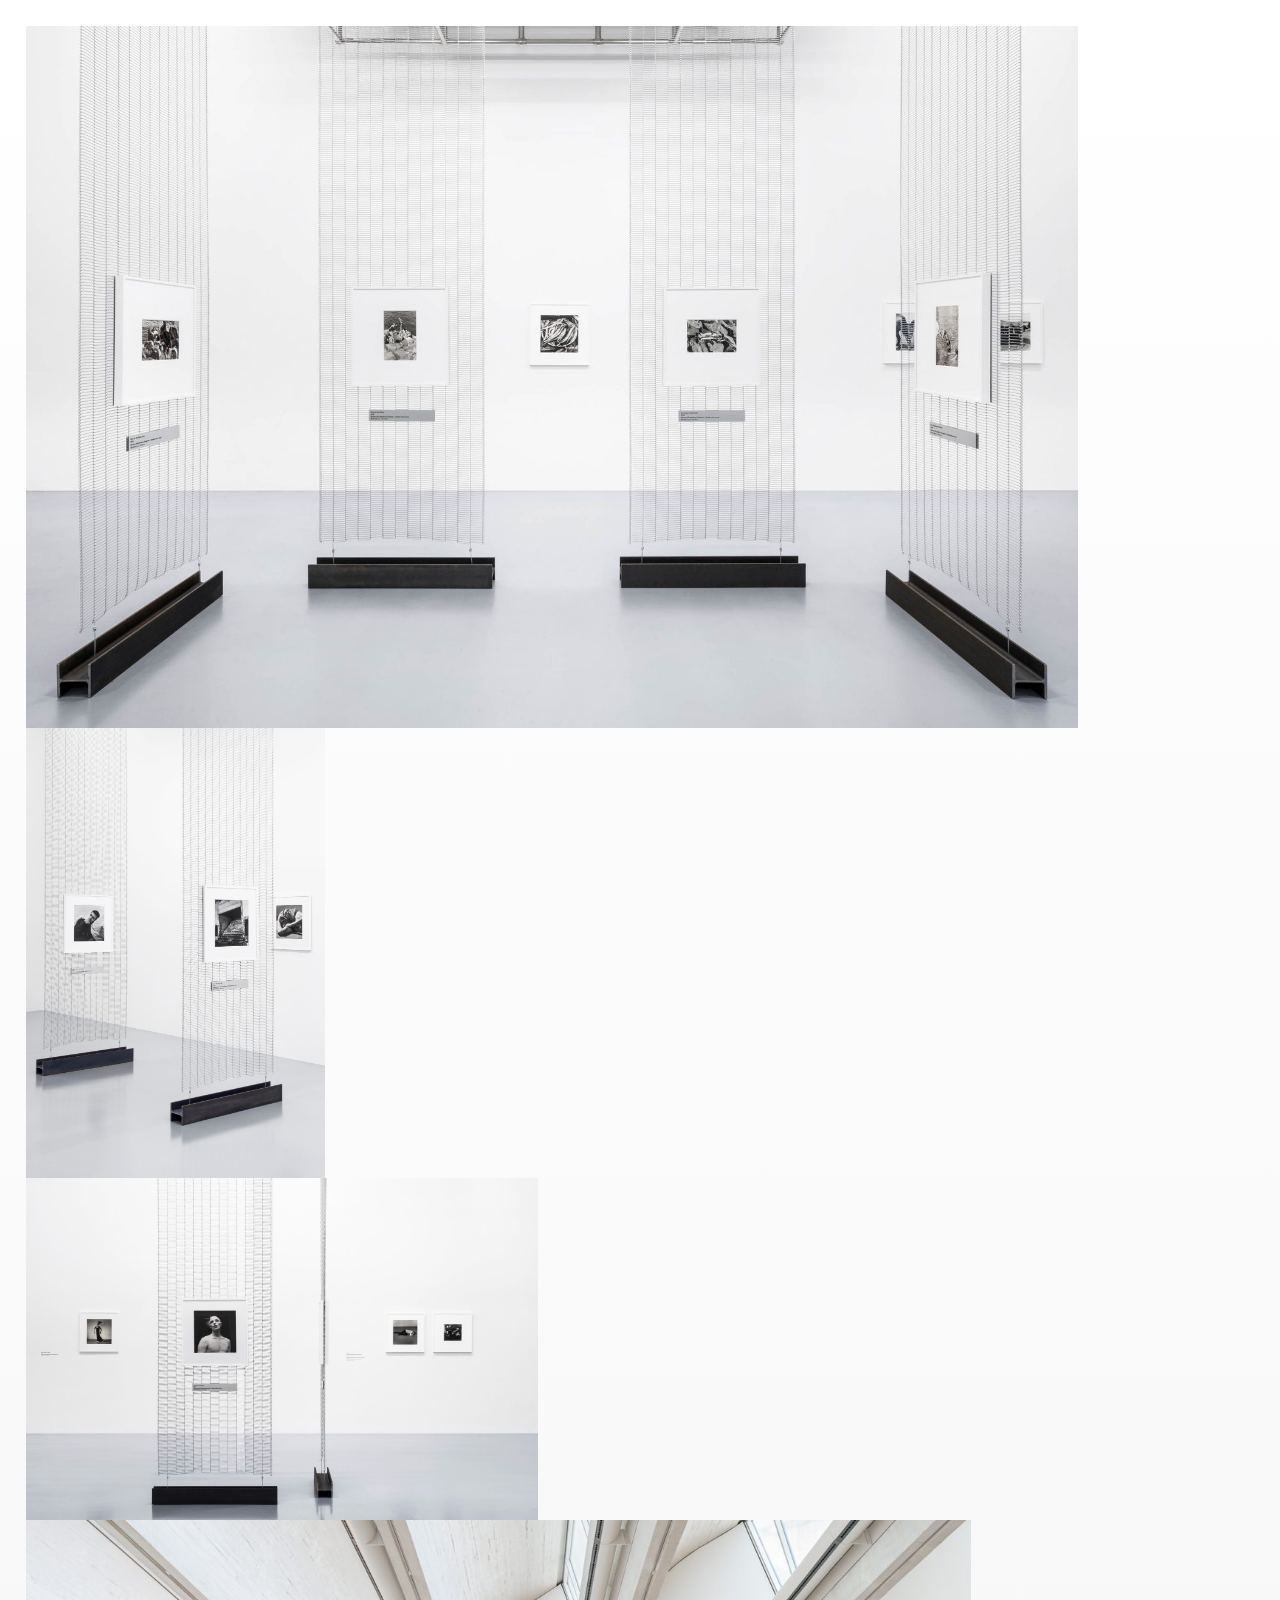
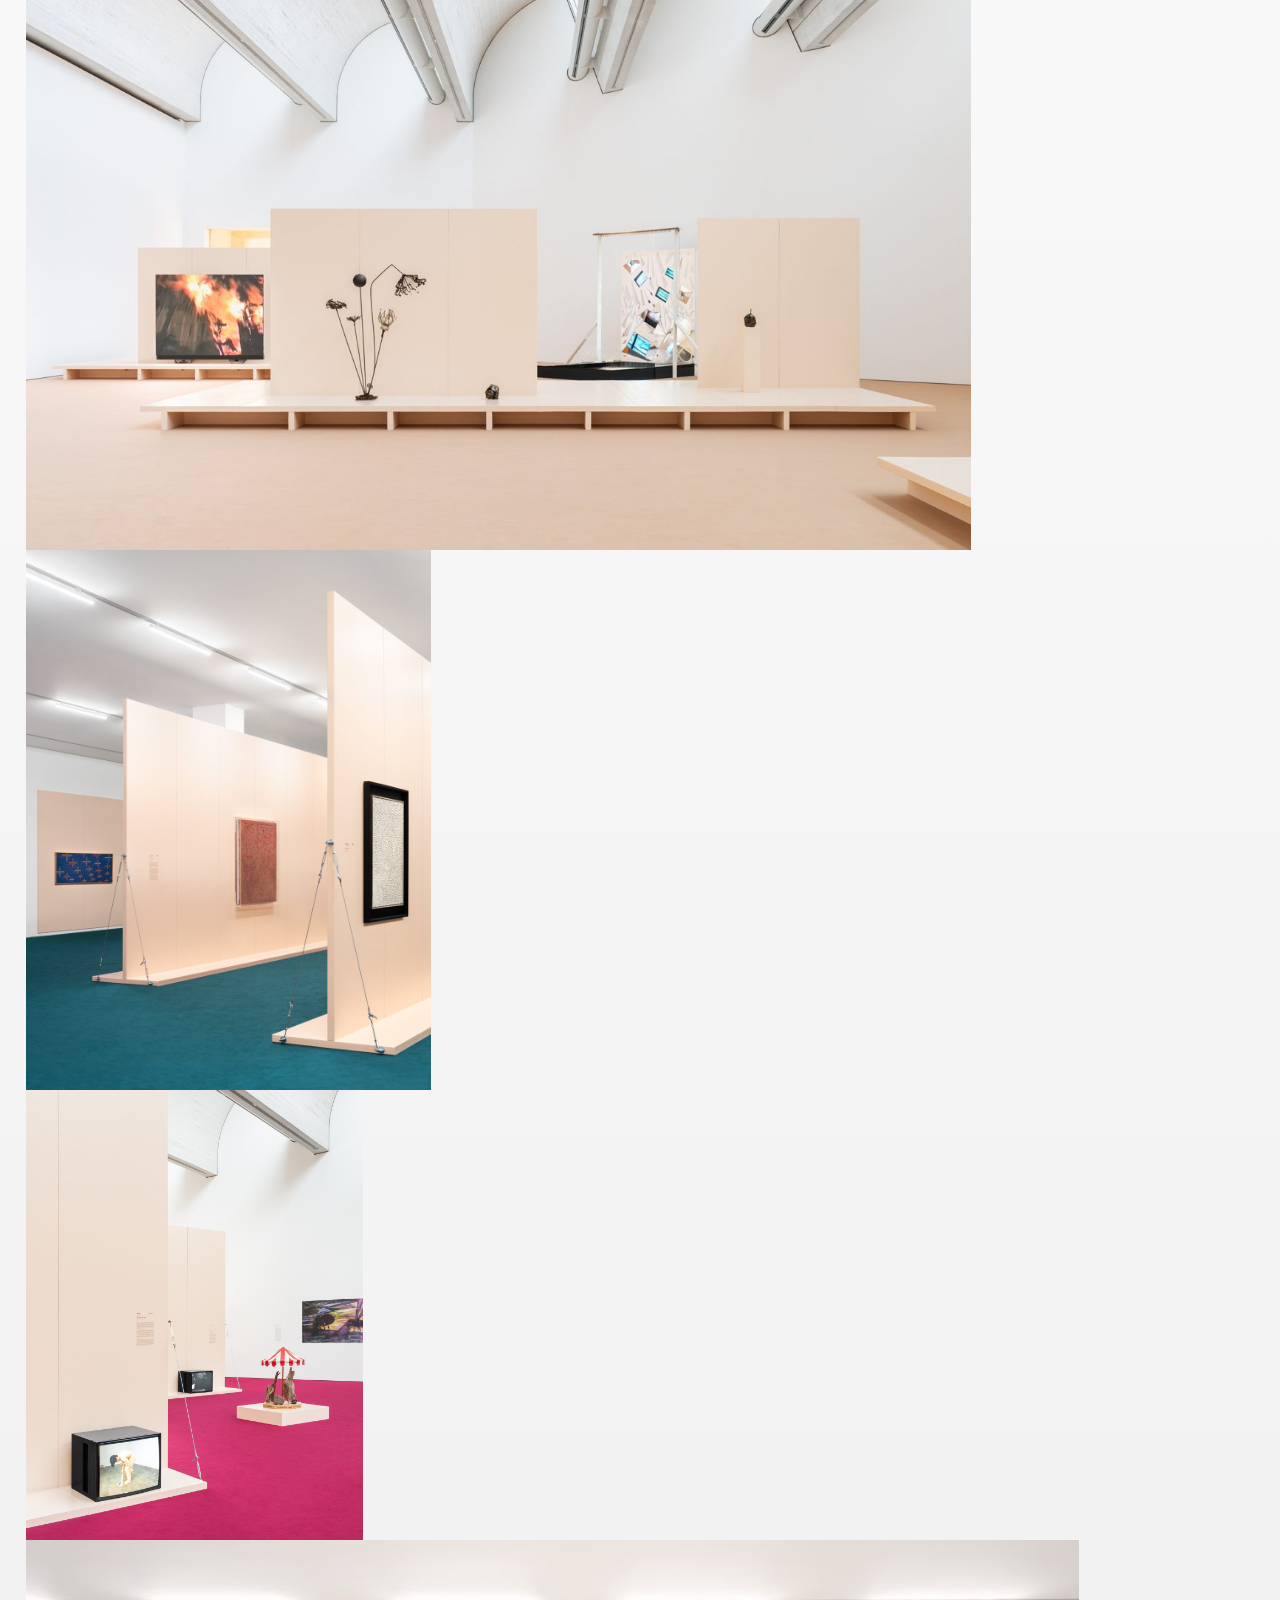
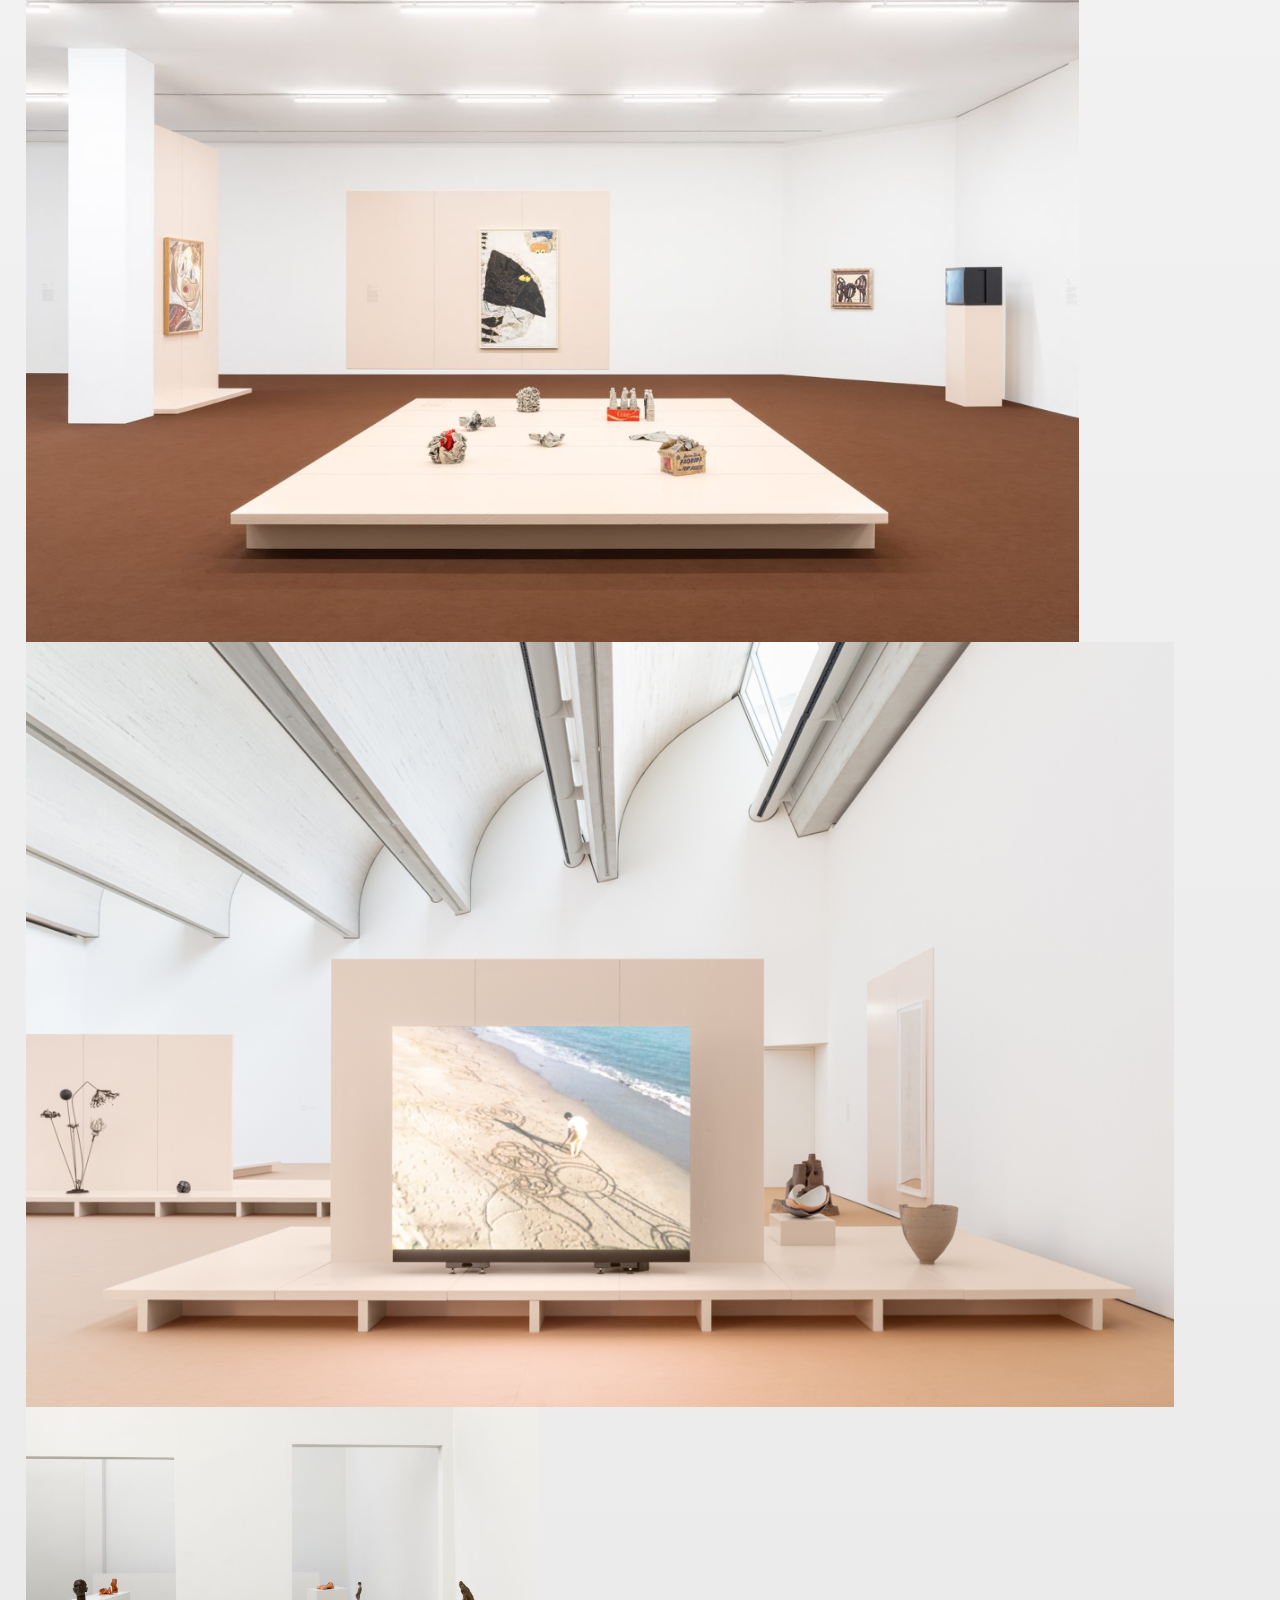
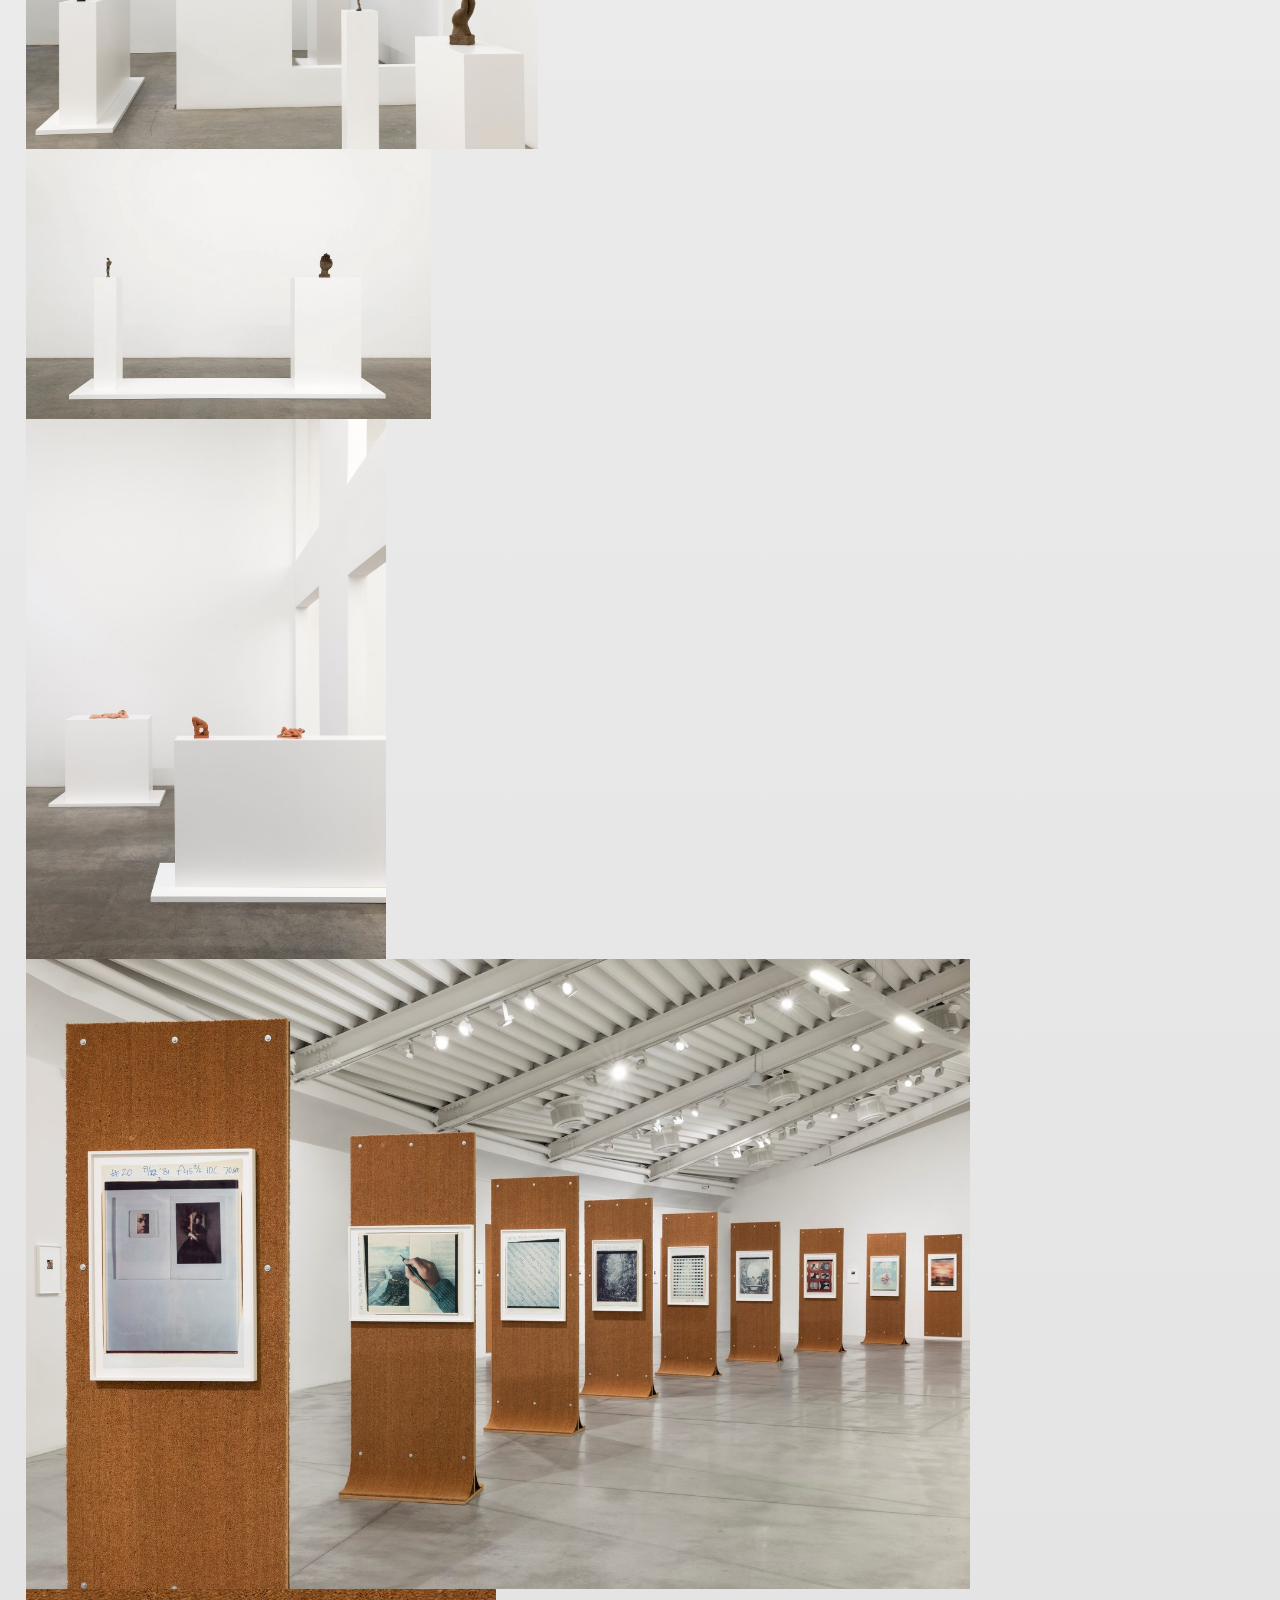
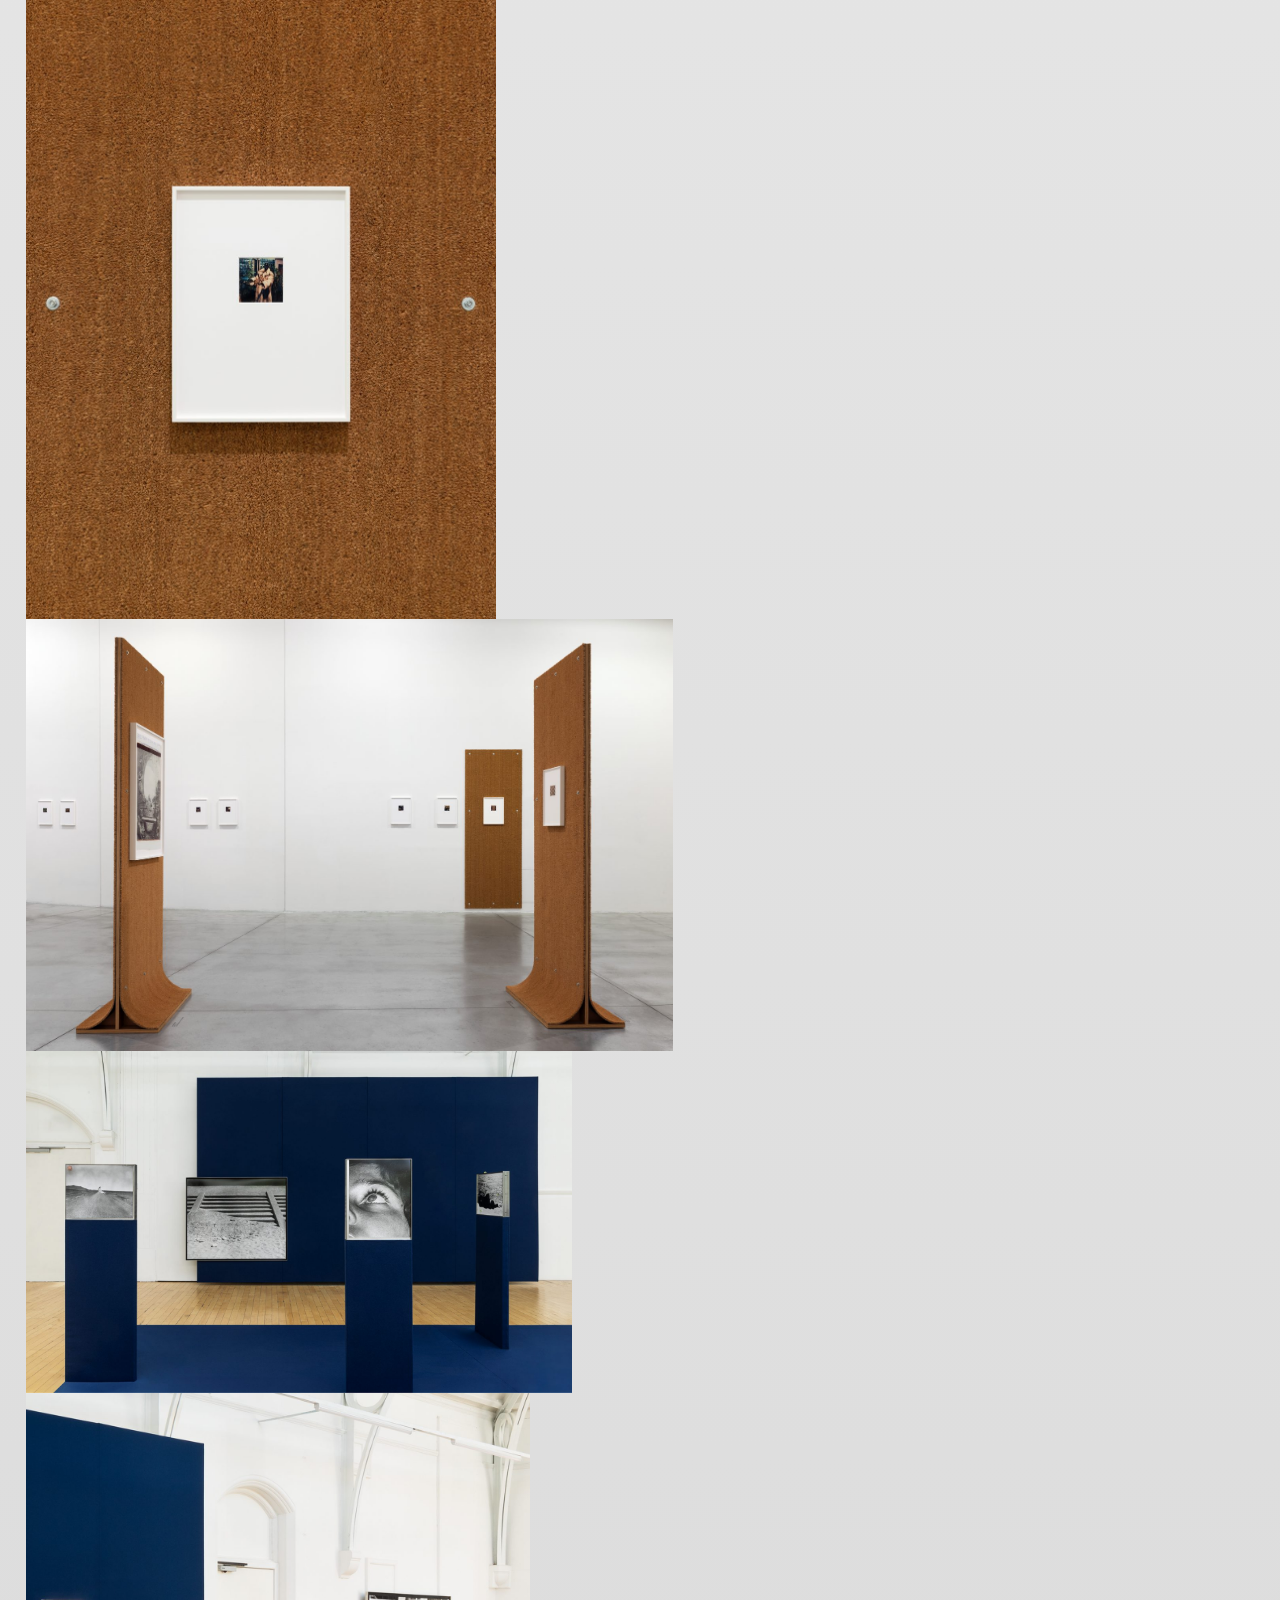
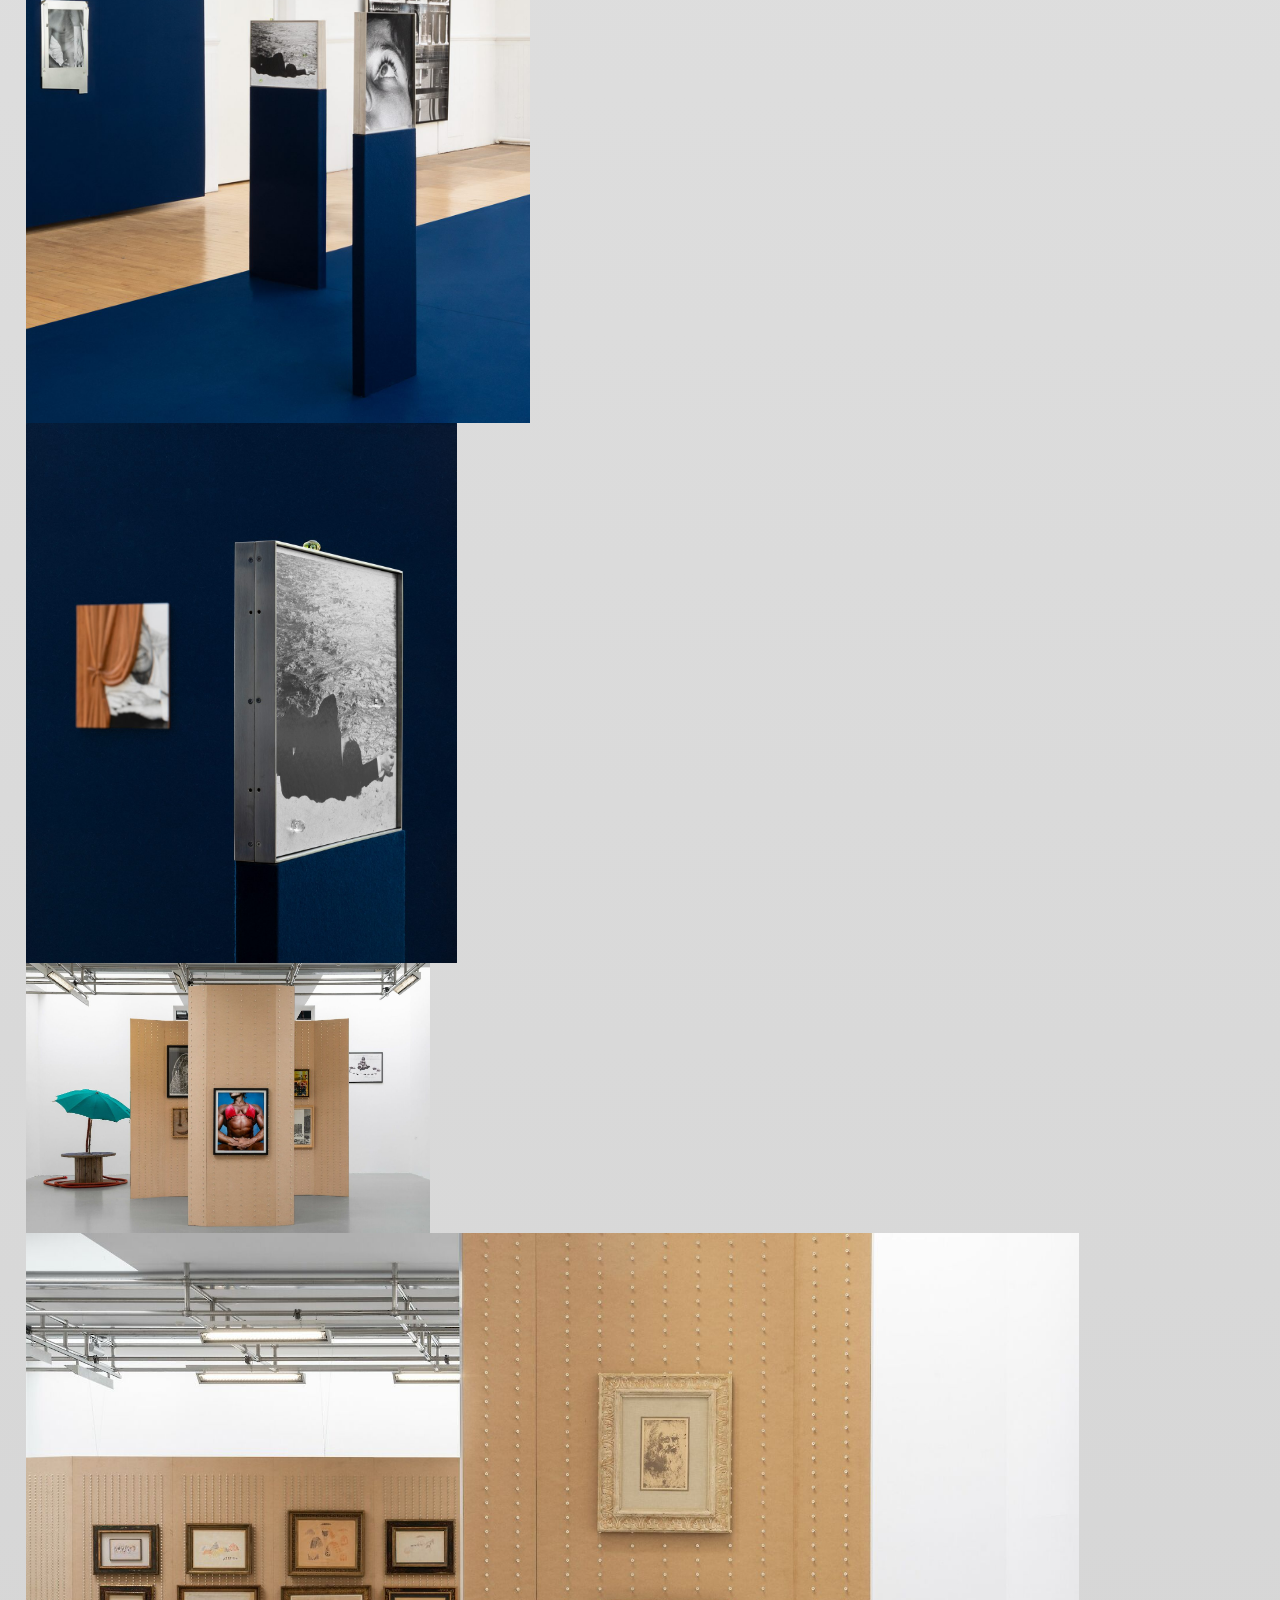
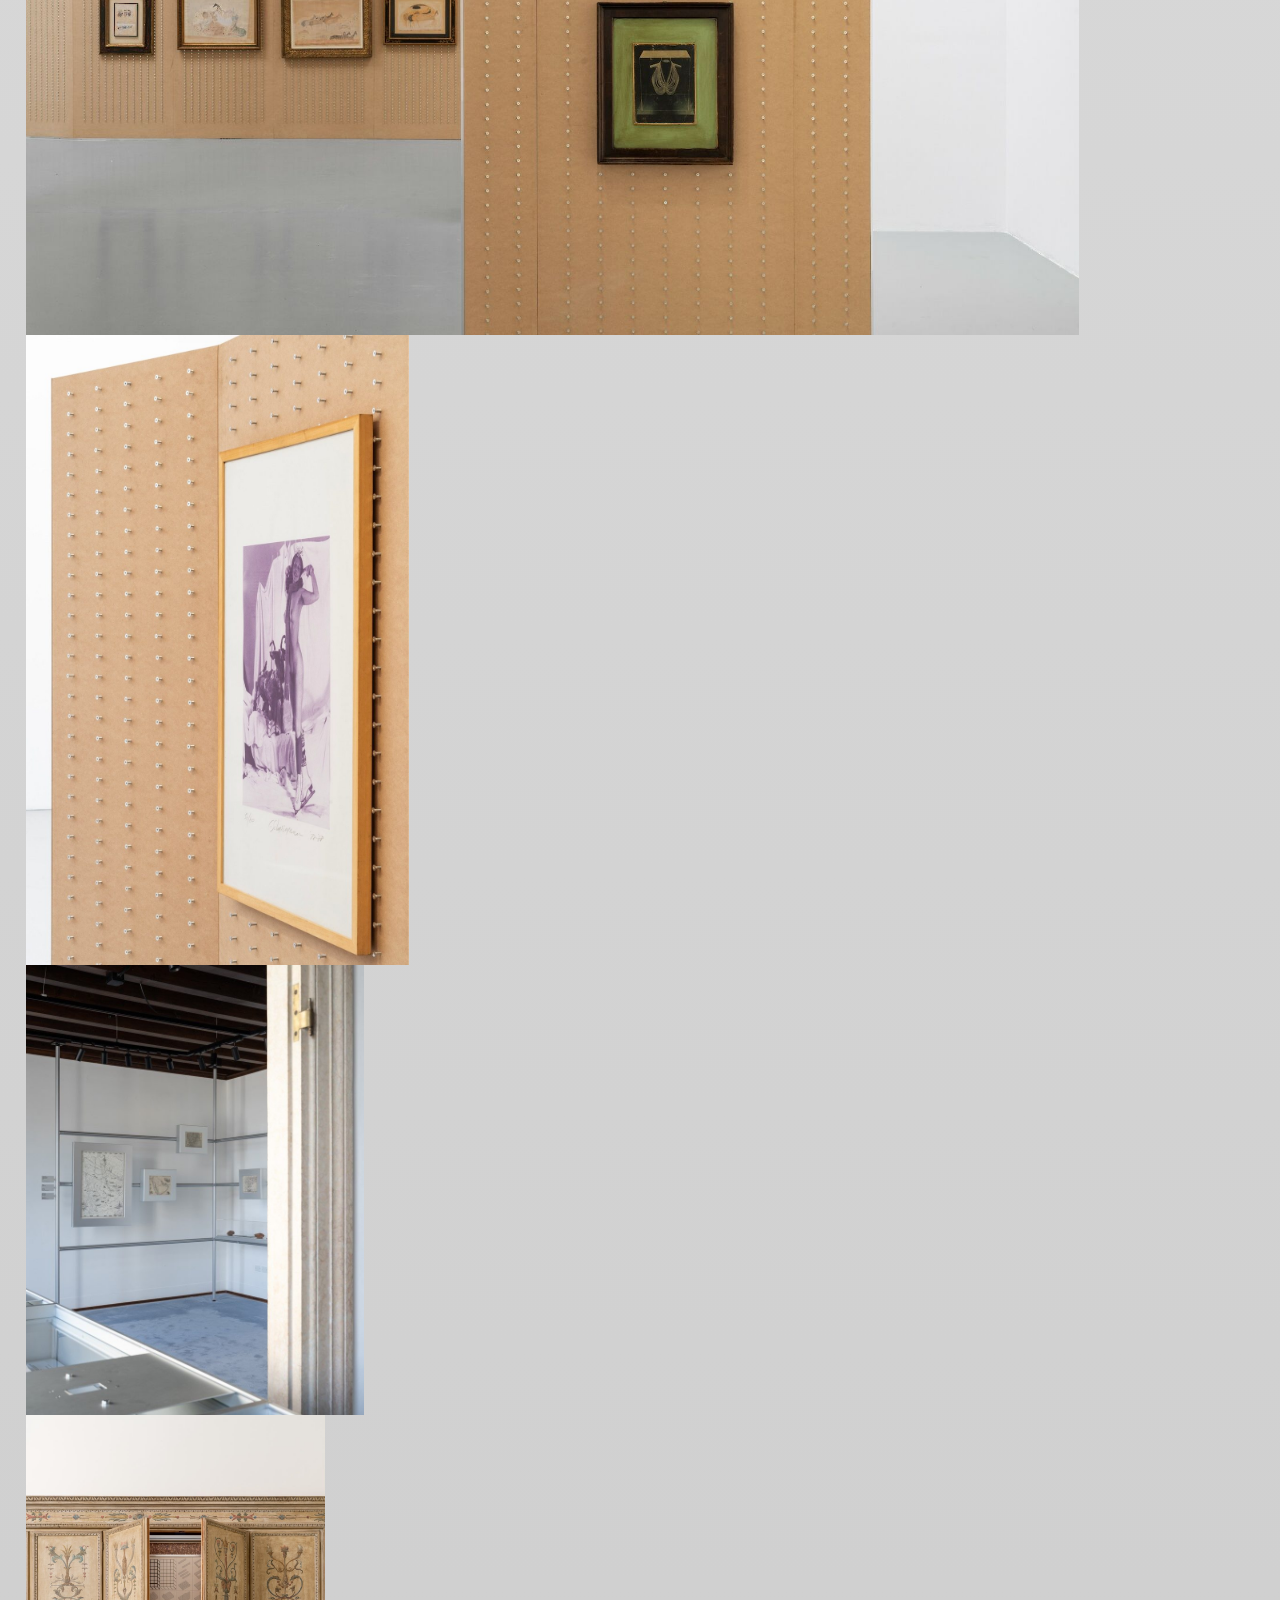
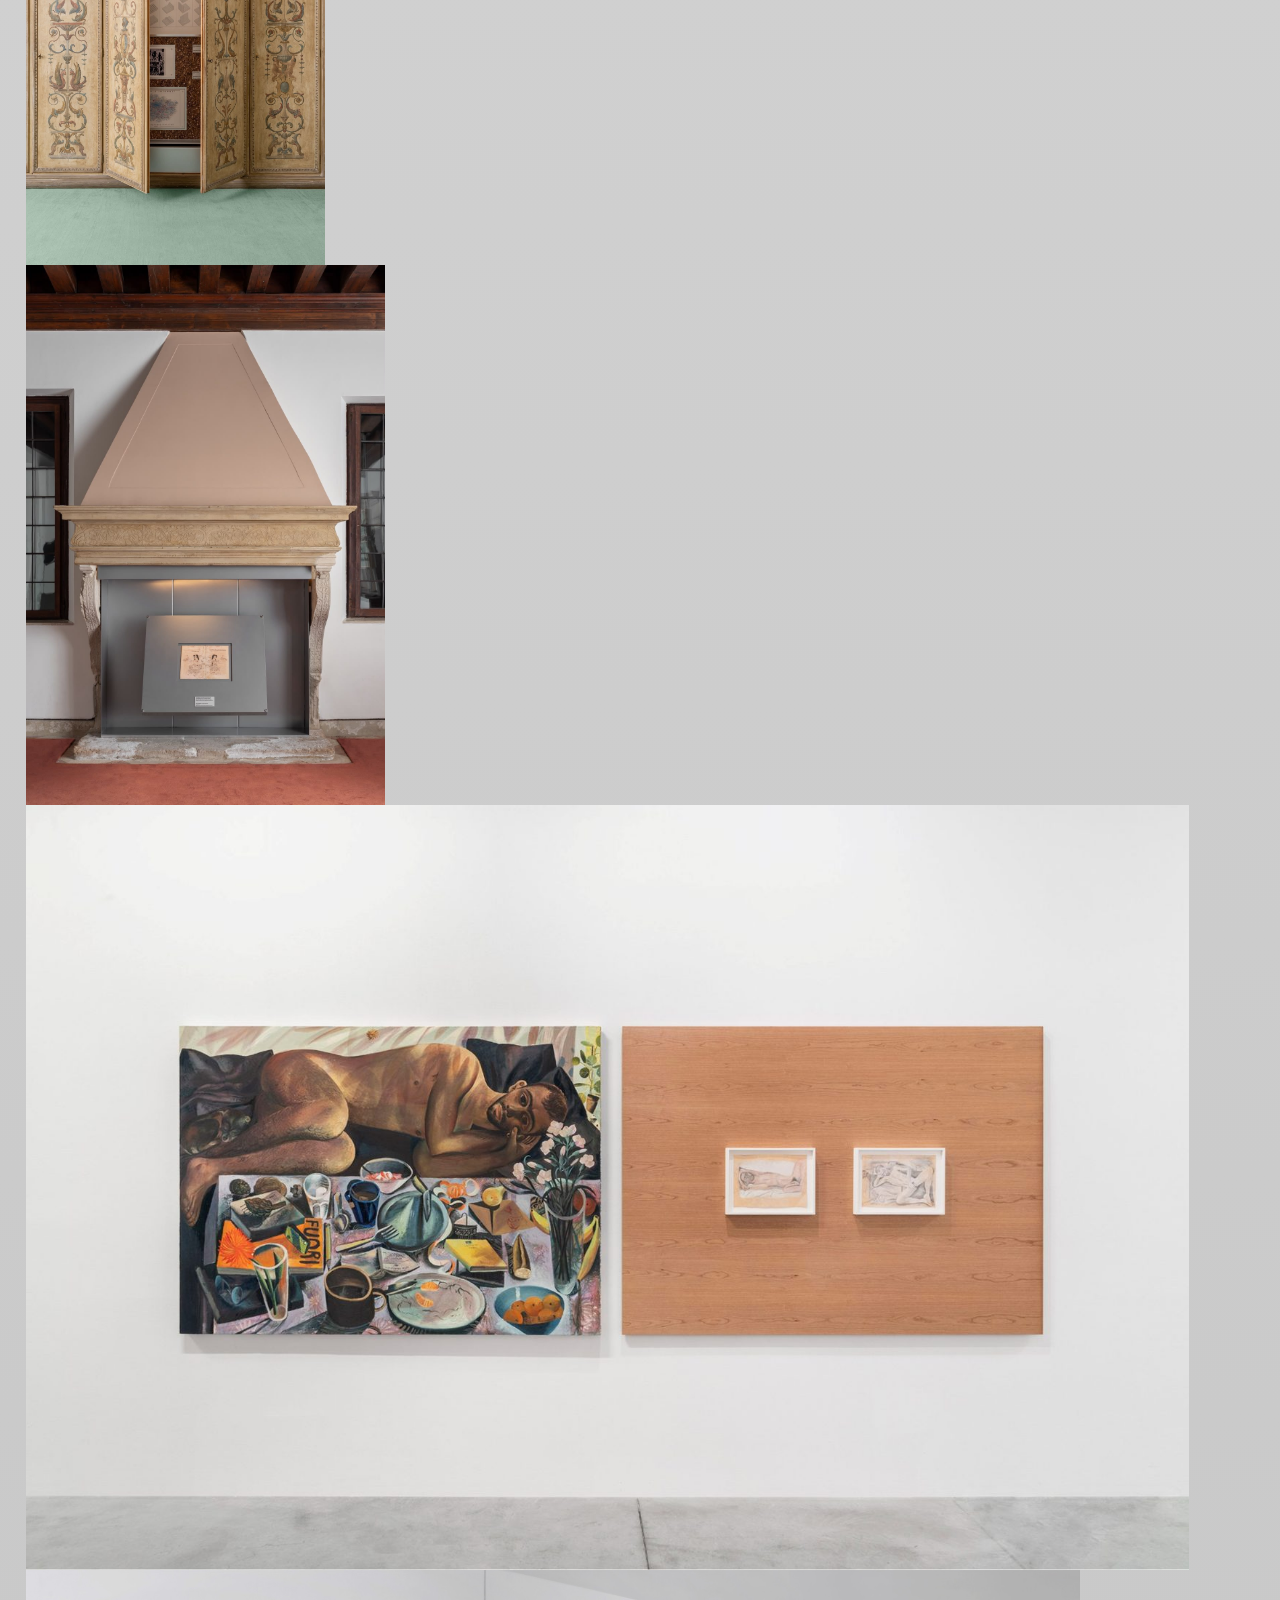
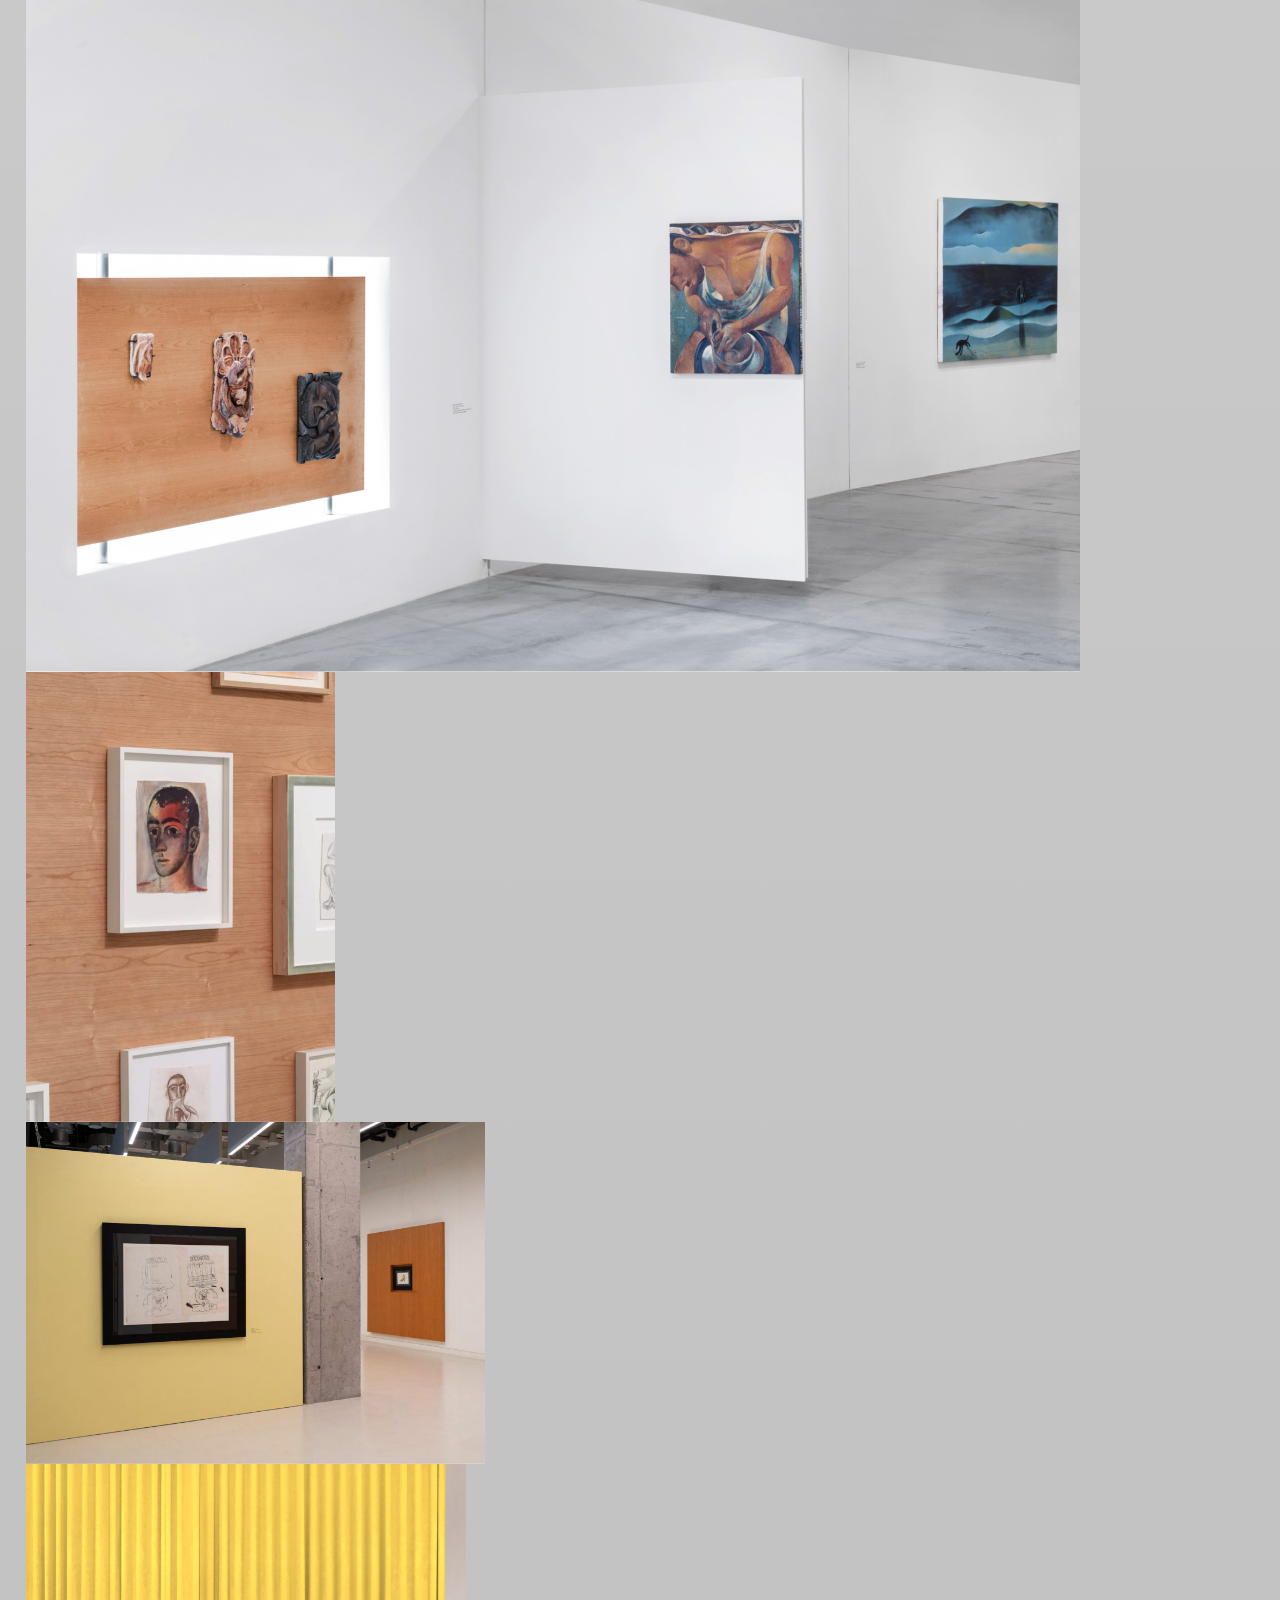
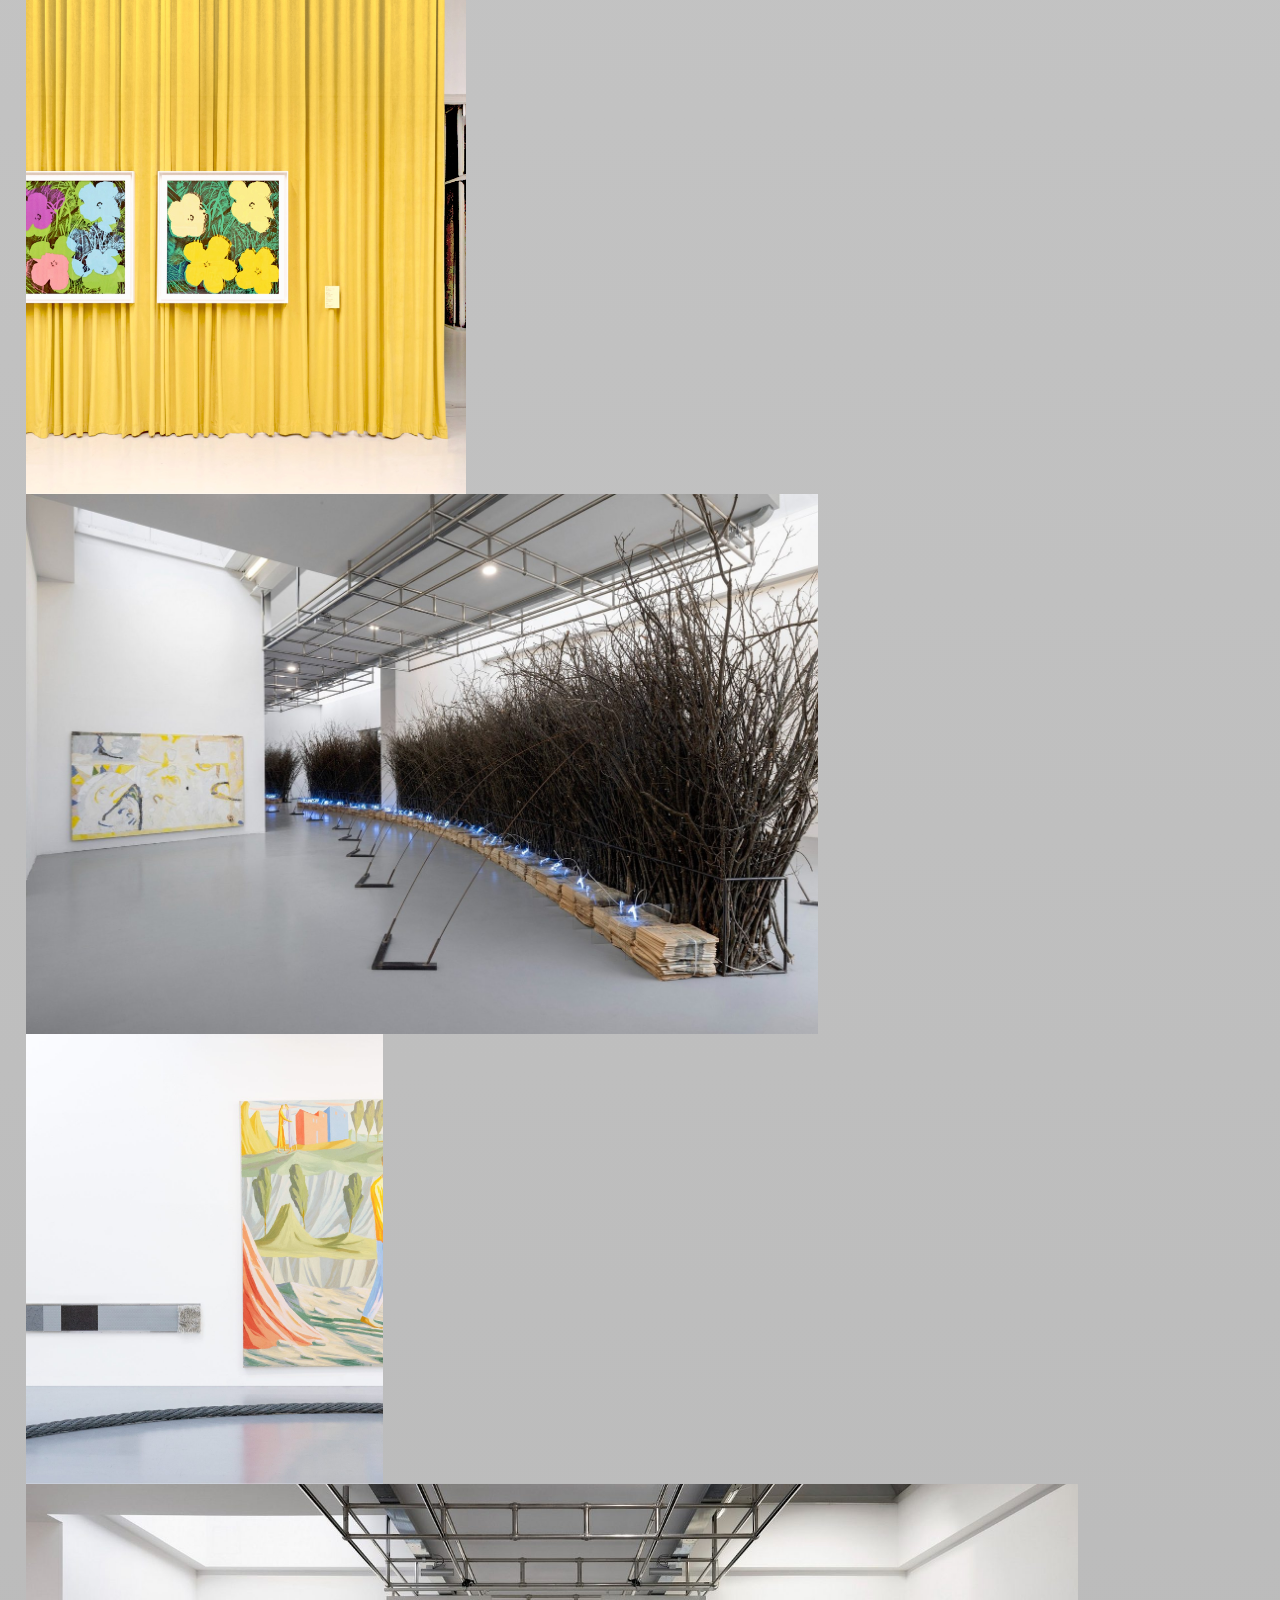
==== gallery.html @ 248924aa "Add files via upload" ====
<!DOCTYPE html>

<html lang="en" dir="ltr">
  <head>
    <meta charset="utf-8">
    <meta http-equiv="Content-type" content="text/html; charset=UTF-8">
    <meta name="viewport" content="width=device-width, initial-scale=1.0">
    <title>ibrahim kombarji – photos</title>
    <link rel="icon" type="image/x-icon" href="./images/favicon.ico">
    <link rel="stylesheet" href="https://cdn.jsdelivr.net/npm/bootstrap@4.3.1/dist/css/bootstrap.min.css" integrity="sha384-ggOyR0iXCbMQv3Xipma34MD+dH/1fQ784/j6cY/iJTQUOhcWr7x9JvoRxT2MZw1T" crossorigin="anonymous">
    <link rel="stylesheet" href="./css/style.css">
</head>

<body class="gallery-page">
    <div class="container-fluid">
        <p class="back-link">
            <a href="index.html">&larr; Back</a>
        </p>

        <!--
            HOW TO EDIT THIS PAGE
            Each photo is one <figure> block below.
            - To swap a photo: replace the file in images/gallery/ (keep the same name),
              or change the file name in src="..." to match your new file.
            - To add a photo: copy one <figure> block and paste it below the last one.
            - To remove a photo: delete its <figure> block.
            - Each <figure> is marked class="portrait" (taller than wide) or class="landscape"
              (wider than tall). Both follow repeating size patterns (see css/style.css), with
              portrait photos kept above a minimum size, so adding or removing a photo shifts the
              sizes of the ones after it. When you add a photo, give its <figure> the right
              class. To force a size, add small / medium / large, e.g. <figure class="landscape small">.
            - The text inside alt="..." describes the photo (helps accessibility).
        -->

        <div class="gallery">
            <figure class="landscape">
                <img src="images/gallery/photo1.jpg" alt="Photo 1" loading="lazy">
            </figure>

            <figure class="portrait">
                <img src="images/gallery/photo2.jpg" alt="Photo 2" loading="lazy">
            </figure>

            <figure class="landscape">
                <img src="images/gallery/photo3.jpg" alt="Photo 3" loading="lazy">
            </figure>

            <figure class="landscape">
                <img src="images/gallery/photo4.jpg" alt="Photo 4" loading="lazy">
            </figure>

            <figure class="portrait">
                <img src="images/gallery/photo5.jpg" alt="Photo 5" loading="lazy">
            </figure>

            <figure class="portrait">
                <img src="images/gallery/photo6.jpg" alt="Photo 6" loading="lazy">
            </figure>

            <figure class="landscape">
                <img src="images/gallery/photo7.jpg" alt="Photo 7" loading="lazy">
            </figure>

            <figure class="landscape">
                <img src="images/gallery/photo32.jpg" alt="Photo 32" loading="lazy">
            </figure>

            <figure class="landscape">
                <img src="images/gallery/photo8.jpg" alt="Photo 8" loading="lazy">
            </figure>

            <figure class="landscape">
                <img src="images/gallery/photo9.jpg" alt="Photo 9" loading="lazy">
            </figure>

            <figure class="portrait">
                <img src="images/gallery/photo10.jpg" alt="Photo 10" loading="lazy">
            </figure>

            <figure class="landscape">
                <img src="images/gallery/photo11.jpg" alt="Photo 11" loading="lazy">
            </figure>

            <figure class="portrait">
                <img src="images/gallery/photo12.jpg" alt="Photo 12" loading="lazy">
            </figure>

            <figure class="landscape">
                <img src="images/gallery/photo13.jpg" alt="Photo 13" loading="lazy">
            </figure>

            <figure class="landscape">
                <img src="images/gallery/photo14.jpg" alt="Photo 14" loading="lazy">
            </figure>

            <figure class="portrait">
                <img src="images/gallery/photo15.jpg" alt="Photo 15" loading="lazy">
            </figure>

            <figure class="portrait">
                <img src="images/gallery/photo16.jpg" alt="Photo 16" loading="lazy">
            </figure>

            <figure class="landscape">
                <img src="images/gallery/photo17.jpg" alt="Photo 17" loading="lazy">
            </figure>

            <figure class="landscape">
                <img src="images/gallery/photo18.jpg" alt="Photo 18" loading="lazy">
            </figure>

            <figure class="portrait">
                <img src="images/gallery/photo19.jpg" alt="Photo 19" loading="lazy">
            </figure>

            <figure class="portrait">
                <img src="images/gallery/photo20.jpg" alt="Photo 20" loading="lazy">
            </figure>

            <figure class="portrait">
                <img src="images/gallery/photo21.jpg" alt="Photo 21" loading="lazy">
            </figure>

            <figure class="portrait">
                <img src="images/gallery/photo22.jpg" alt="Photo 22" loading="lazy">
            </figure>

            <figure class="landscape">
                <img src="images/gallery/photo23.jpg" alt="Photo 23" loading="lazy">
            </figure>

            <figure class="landscape">
                <img src="images/gallery/photo24.jpg" alt="Photo 24" loading="lazy">
            </figure>

            <figure class="portrait">
                <img src="images/gallery/photo25.jpg" alt="Photo 25" loading="lazy">
            </figure>

            <figure class="landscape">
                <img src="images/gallery/photo26.jpg" alt="Photo 26" loading="lazy">
            </figure>

            <figure class="portrait">
                <img src="images/gallery/photo27.jpg" alt="Photo 27" loading="lazy">
            </figure>

            <figure class="landscape">
                <img src="images/gallery/photo29.jpg" alt="Photo 29" loading="lazy">
            </figure>

            <figure class="portrait">
                <img src="images/gallery/photo30.jpg" alt="Photo 30" loading="lazy">
            </figure>

            <figure class="landscape">
                <img src="images/gallery/photo31.jpg" alt="Photo 31" loading="lazy">
            </figure>
        </div>
    </div>

    <div style="text-align: center">
        <h2>
            <br>
            &copy; 2026 Ibrahim Kombarji
            <br>
            Portfolio available on request
        </h2>
    </div>
</body>
</html>
---- css/style.css ----
/* body {
    height: 100%; */
    /* background: rgb(0,0,0);
    background: linear-gradient(0deg, rgba(0,0,0,0.5) 0%, rgba(5,0,0,0) 100%); 
    background-color: white; */
    /* width: 100%; */
       
    /* background: linear-gradient(0deg, rgb(137, 137, 137) 0%, rgb(255, 255, 255)100%);
    background-attachment: fixed;
    background-position: center;
    background-repeat: no-repeat;
    height: 100vh; */
    

    /* background-image: url(../images/gg.gif);
    background-size: 300px 300px;
    background-repeat: no-repeat;
    background-attachment: fixed;
    background-position: center;  */

    /* margin: 5%;
} */


body {	
	margin: 5%;
    background: linear-gradient(to bottom, #ffffff, #b9b9b9 );
	background-size: 100%;
	background-repeat: no-repeat;
}

body:before{
	content:'';
	position: fixed;
	top: 0;
	bottom: 0;
	width: 100%;
	z-index: -1;
	background: linear-gradient(to bottom, rgba(255, 255, 255, 0.3)rgb(85, 85, 85)f2 75%);
}

a {
    color: black;
    text-decoration: underline;
}

a:hover {
    color: transparent;
    text-shadow: 0 0 3px black;
    transition: 0.20s;
    -webkit-transition: 0.20s;
    -moz-transition: 0.20s;
    -ms-transition: 0.20s;
    -o-transition: 0.20s;
}

@font-face {
    font-family: Avenir-reg;
    src: url(../fonts/AvenirLTStd-Roman.otf);
}

@font-face {
    font-family: Avenir-bold;
    src: url(../fonts/AvenirLTStd-Black.otf);
}

@font-face {
    font-family: ScheherazadeNew-Reg;
    src: url(../fonts/ScheherazadeNew-Regular.ttf);
}


p {
    font-family: Avenir-reg;
    font-size: 1.3em;
    line-height: 1.4em;
}

#boldwords {
    font-family: Avenir-bold;
    background-color: transparent;
    margin: -0.2em;
}

#boldarabic {
    font-weight: 800;
}

#years {
    font-family: Avenir-bold;
    font-size: 0.6em;
    /* line-height: 1em; */
    background-color: transparent;
    vertical-align: top;
    display:inline-block;
    line-height: 1.4em;
}

#link-mail {
    font-family: Avenir-reg;
    font-size: 0.6em;
    vertical-align: top;
    line-height: 1em;
}

h1 {
    font-family: ScheherazadeNew-Reg;
    font-size: 1.8em;
}

h2 {
    font-family: Avenir-reg;
    font-size: 0.8em;
}

#arabic-text {
    text-align: right;
    font-size: 0.7em;
    line-height: 1.8em;
}

.overlay {
    position:fixed;
    background-image: url(../images/gg.gif);
    top: 0;
    width: 100%;
    height: 100%;
    background-size: 250px 250px;
    background-repeat: no-repeat;
    background-position: center;
    background-attachment: fixed;
    pointer-events: none;
}

@media screen and (max-width: 600px) {
    .overlay {
      position:fixed;
      background-image: url(../images/gg.gif);
      top: 0;
      width: 100%;
      height: 100%;
      background-size: 250px 250px;
      background-repeat: no-repeat;
      background-position: center;
      background-attachment: fixed;
      pointer-events: none;
    }
}

@media screen and (min-width: 1200px) {
    p {
        font-family: Avenir-reg;
        font-size: 1.3em;
        line-height: 1.3em;
    }
    h1 {
        font-family: ScheherazadeNew-Reg;
        font-size: 2.1em;
        line-height: 1.4em;
    }
}

/* .side-word-l {
    position: fixed;
    writing-mode:sideways-lr;
    text-orientation: mixed;
    margin-left: -3%;
    top: 40%;
}

#side-word-text-l {
    color: green;
    font-family: Avenir-bold;
    font-size: 0.9em;
}

.side-word-r {
    position: fixed;
    writing-mode:sideways-rl;
    text-orientation: mixed;
    margin-left: 91%;
    top: 35%;
}

#side-word-text-r {
    color: green;
    font-family: Avenir-bold;
    font-size: 0.9em;
} */

/* ---------- Gallery page ---------- */

.gallery-page {
    margin: 2%;
}

.gallery-page .container-fluid {
    padding: 0;
}

/* no back link, no captions */
.gallery-page .back-link,
.gallery figcaption {
    display: none;
}

/* photos stacked edge to edge, aligned left, no gaps */
.gallery {
    margin: 0;
}

.gallery figure {
    margin: 0;
}

/* Each photo gets a maximum height (--h). The photo shrinks to fit it
   and keeps its shape. There are two size patterns that run side by side:
   pattern A is used by photos 1, 3, 5, 7... (a cycle of 3 sizes)
   pattern B is used by photos 2, 4, 6, 8... (a cycle of 4 sizes)
   Because the two patterns have different lengths, the result looks random. */
.gallery img {
    display: block;
    max-width: 100%;
    width: auto;
    height: auto;
    max-height: var(--h, 80vh);
}

/* pattern A */
.gallery figure:nth-child(6n+1) img { --h: 78vh; }
.gallery figure:nth-child(6n+3) img { --h: 38vh; }
.gallery figure:nth-child(6n+5) img { --h: 60vh; }

/* pattern B */
.gallery figure:nth-child(8n+2) img { --h: 30vh; }
.gallery figure:nth-child(8n+4) img { --h: 70vh; }
.gallery figure:nth-child(8n+6) img { --h: 48vh; }
.gallery figure:nth-child(8n+8) img { --h: 85vh; }

/* Portrait photos are playful too, but kept within a range: whatever size the
   pattern above gives them, they are never less than 50vh tall (minimum)
   and never more than 70vh tall (maximum). Change the two numbers to adjust. */
.gallery figure.portrait img { max-height: clamp(50vh, var(--h, 80vh), 70vh); }

/* Optional: force a photo to a size by adding small, medium or large
   to its <figure> tag in gallery.html, e.g. <figure class="landscape small"> */
.gallery figure.small img  { --h: 35vh; }
.gallery figure.medium img { --h: 55vh; }
.gallery figure.large img  { --h: 80vh; }

/* Phones: a phone screen is narrow, so a height limit does nothing there and every
   photo ends up full width. Instead, size the photos by WIDTH. Everything stays
   aligned to the left. Landscape and portrait photos each run through two repeating
   patterns of different lengths, so the sizes look random. Portrait photos have a
   minimum width (55%) so they never get too small, and a maximum width (80%) so they never get too big. */
@media screen and (max-width: 600px) {
    .gallery img,
    .gallery figure:nth-child(n) img {
        max-height: none;
        max-width: 100%;
        height: auto;
        margin-left: 0;
    }

    /* landscape: pattern A (cycle of 3) and pattern B (cycle of 4) */
    .gallery figure.landscape:nth-child(3n+1) img { width: 62%; }
    .gallery figure.landscape:nth-child(3n+2) img { width: 88%; }
    .gallery figure.landscape:nth-child(3n+3) img { width: 45%; }
    .gallery figure.landscape:nth-child(4n+2) img { width: 52%; }
    .gallery figure.landscape:nth-child(4n+4) img { width: 78%; }

    /* portrait: pattern A (cycle of 3) and pattern B (cycle of 4), 55% to 80% */
    .gallery figure.portrait:nth-child(3n+1) img { width: 80%; }
    .gallery figure.portrait:nth-child(3n+2) img { width: 62%; }
    .gallery figure.portrait:nth-child(3n+3) img { width: 72%; }
    .gallery figure.portrait:nth-child(4n+2) img { width: 55%; }
    .gallery figure.portrait:nth-child(4n+4) img { width: 78%; }

    /* forced sizes */
    .gallery figure.small img  { width: 42%; }
    .gallery figure.medium img { width: 64%; }
    .gallery figure.large img  { width: 92%; }
    .gallery figure.portrait.small img { width: 55%; }
}
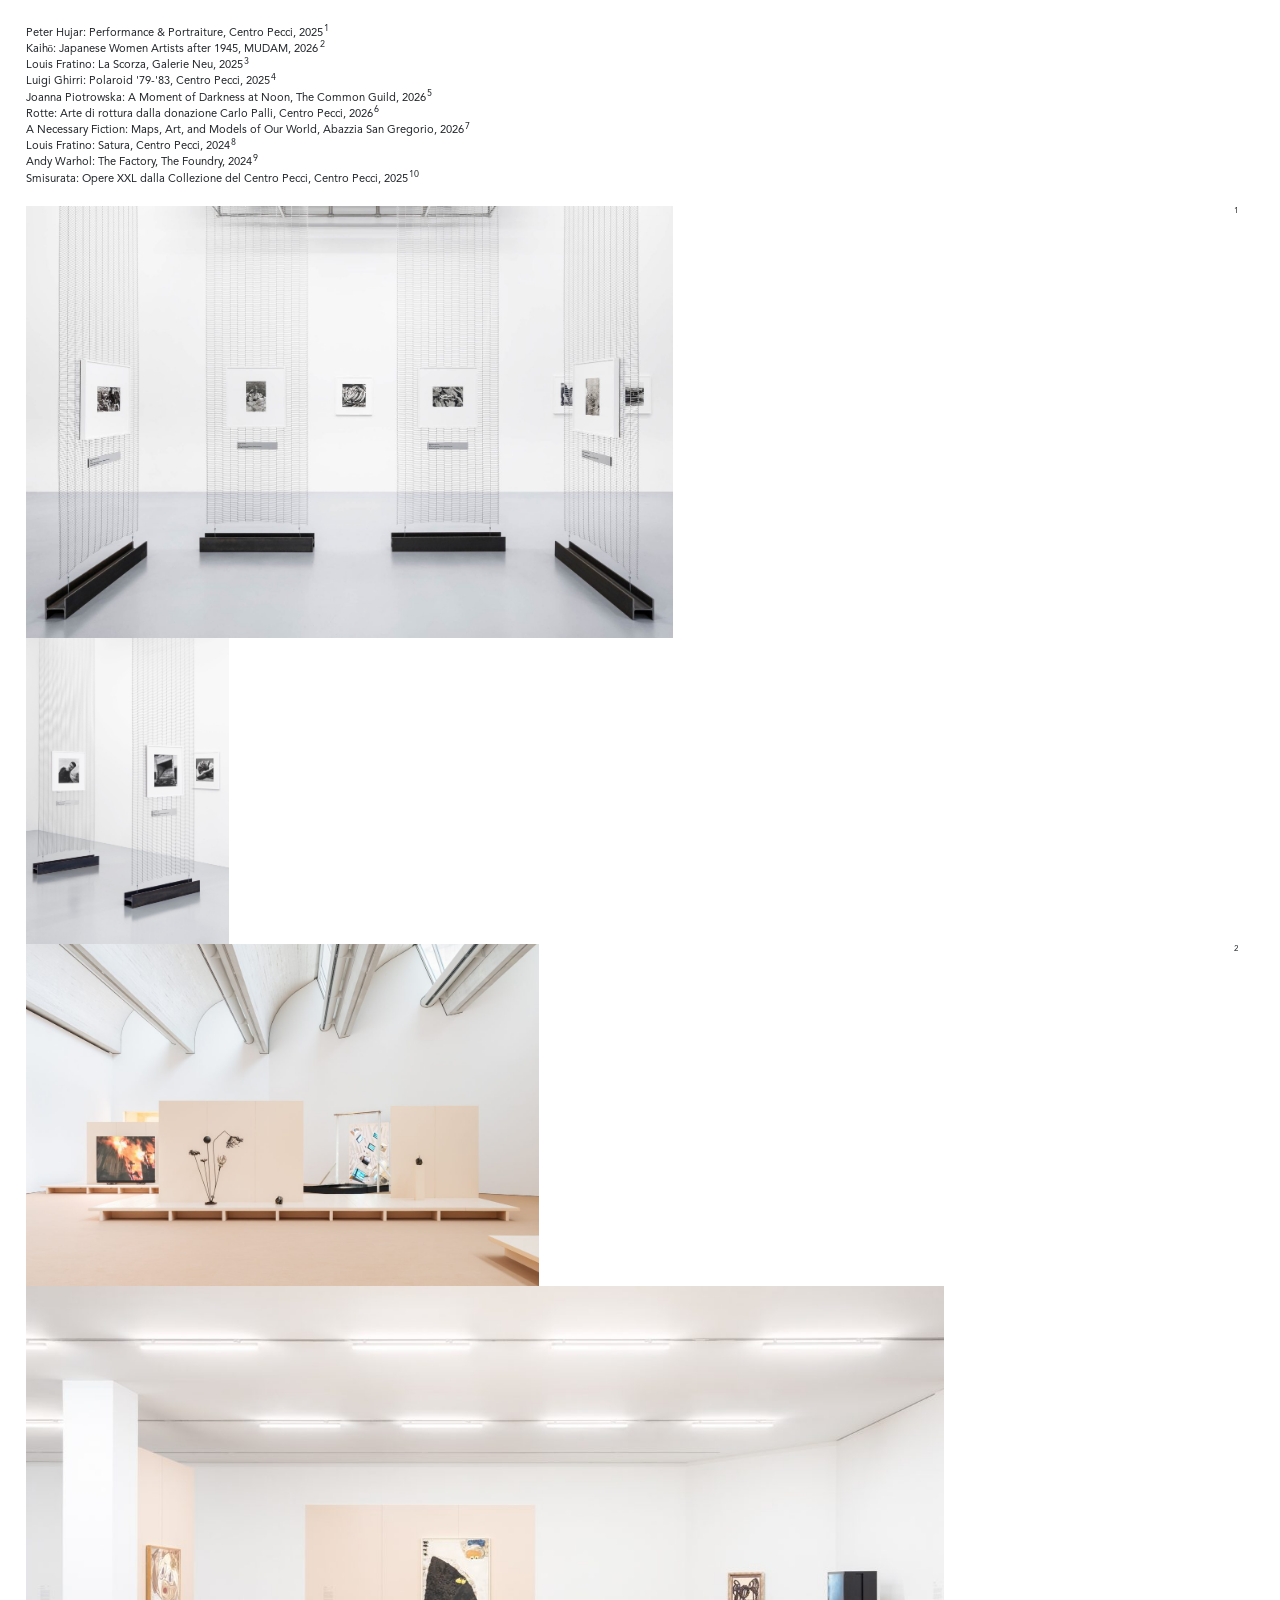
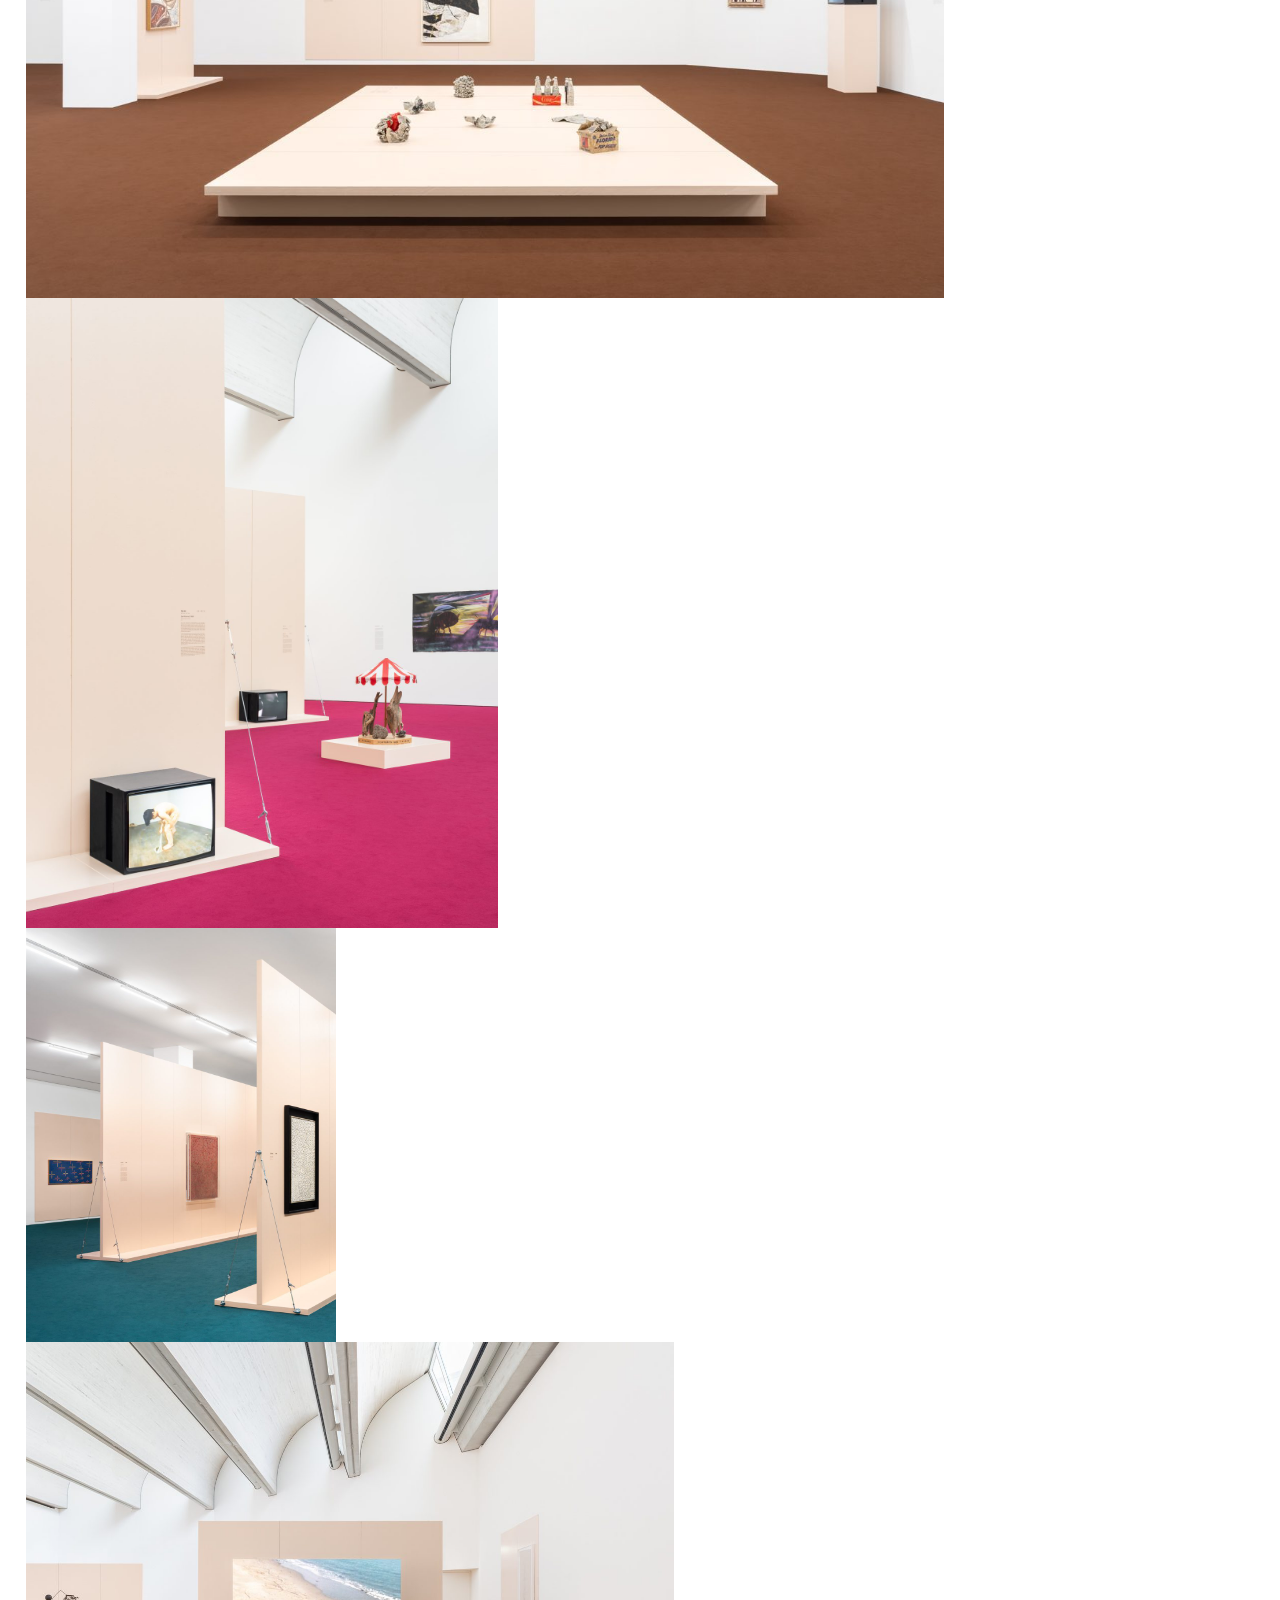
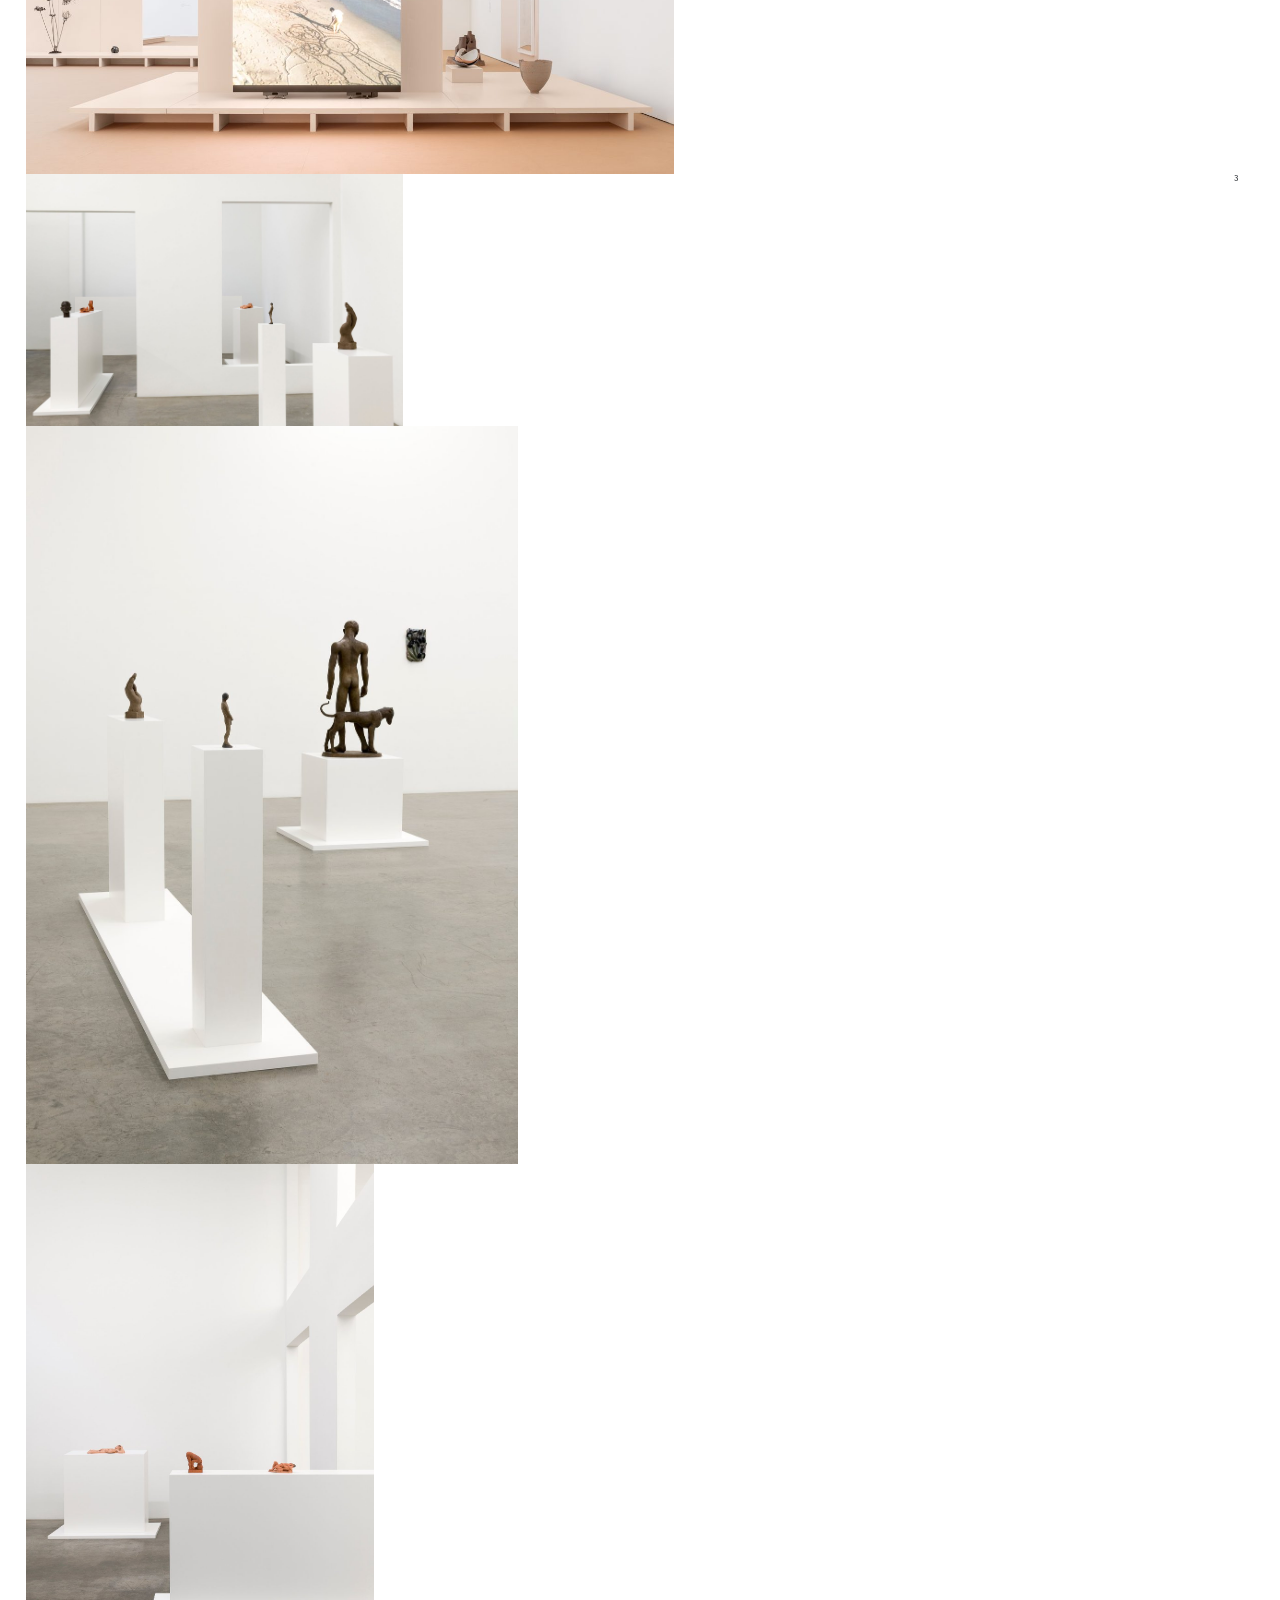
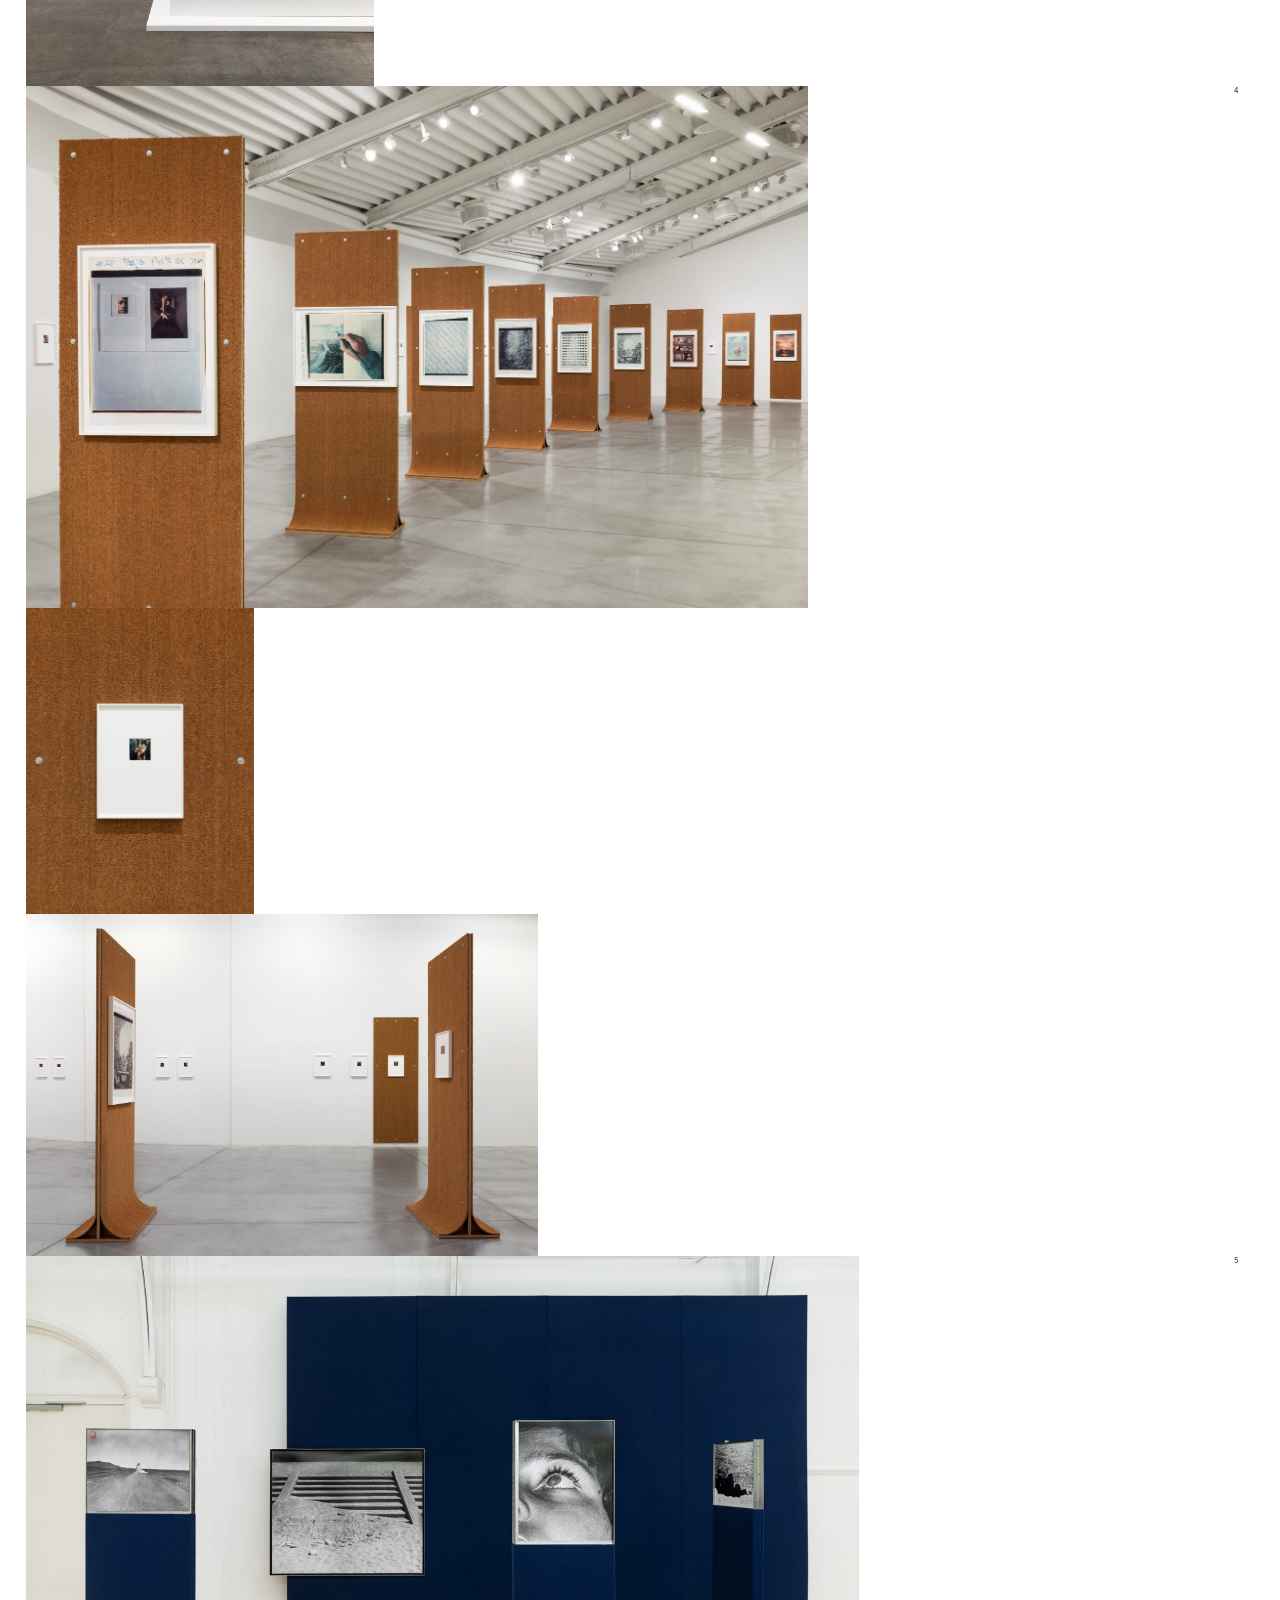
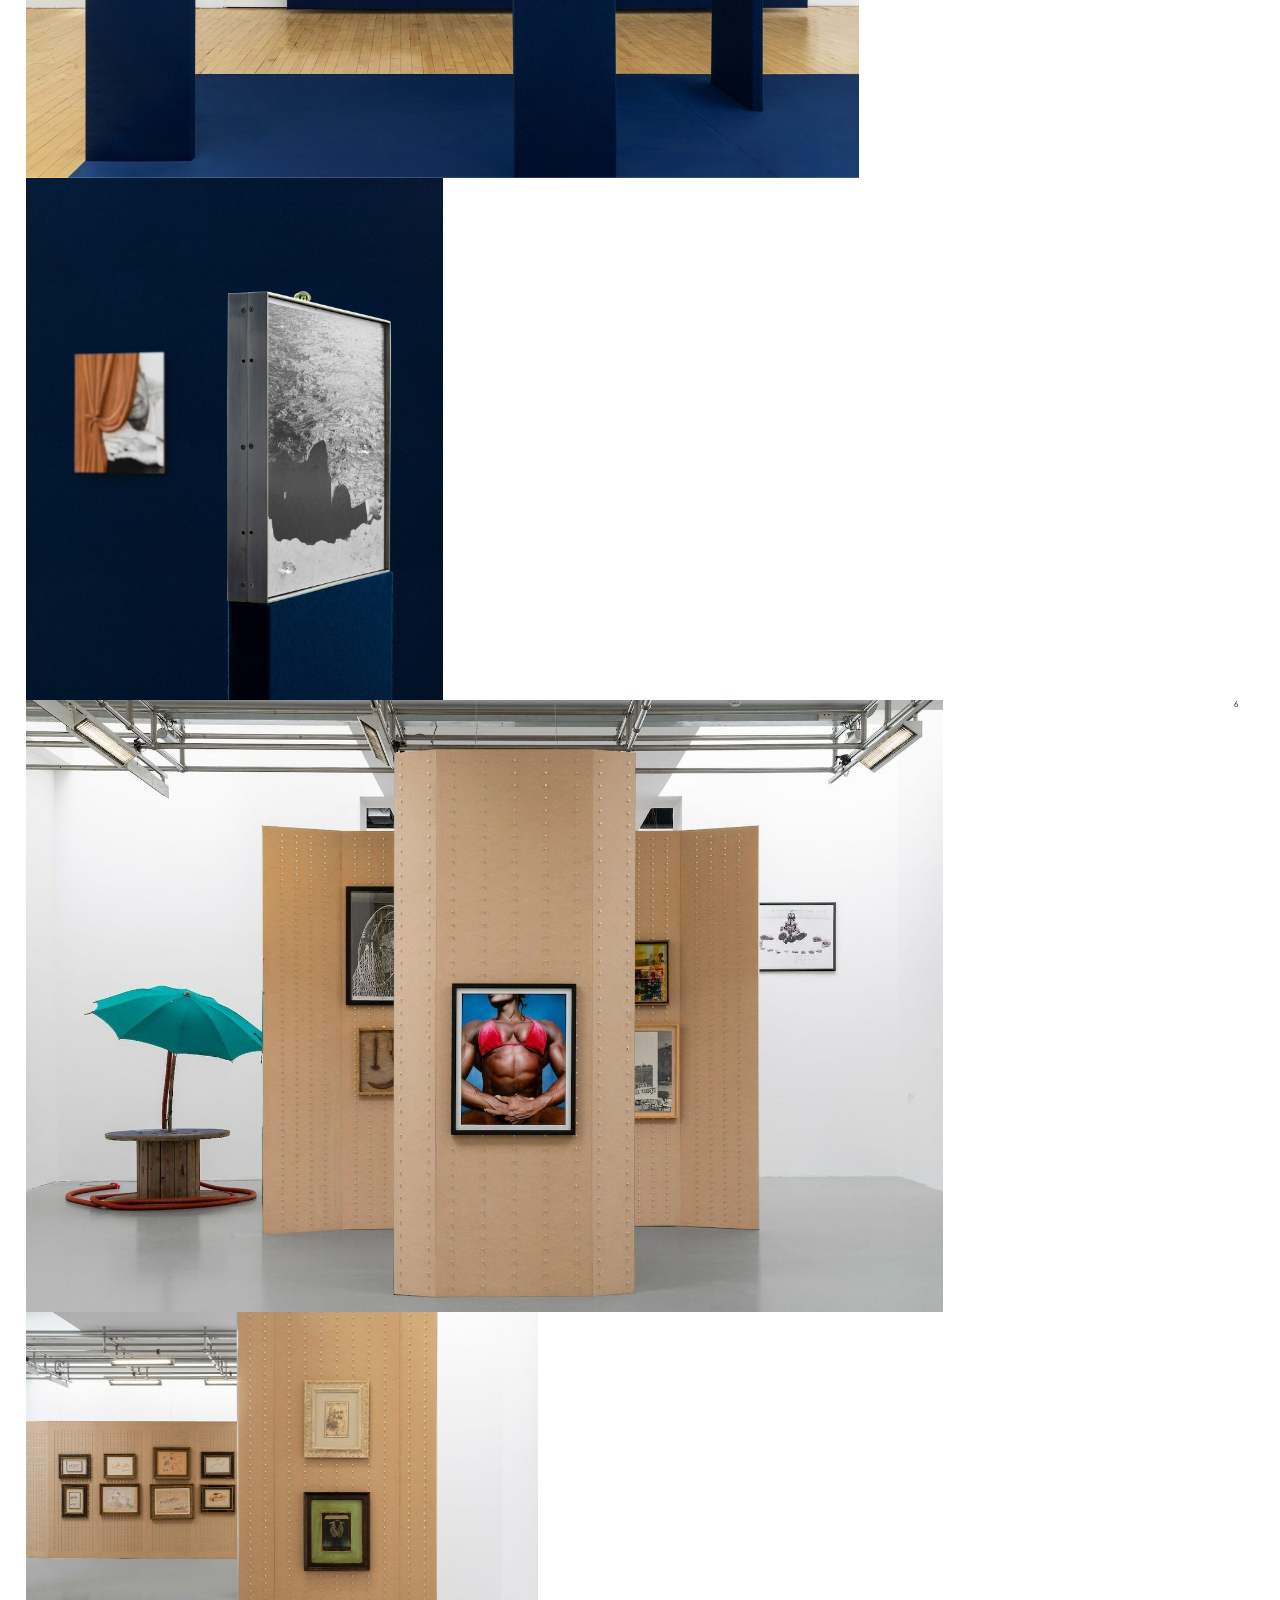
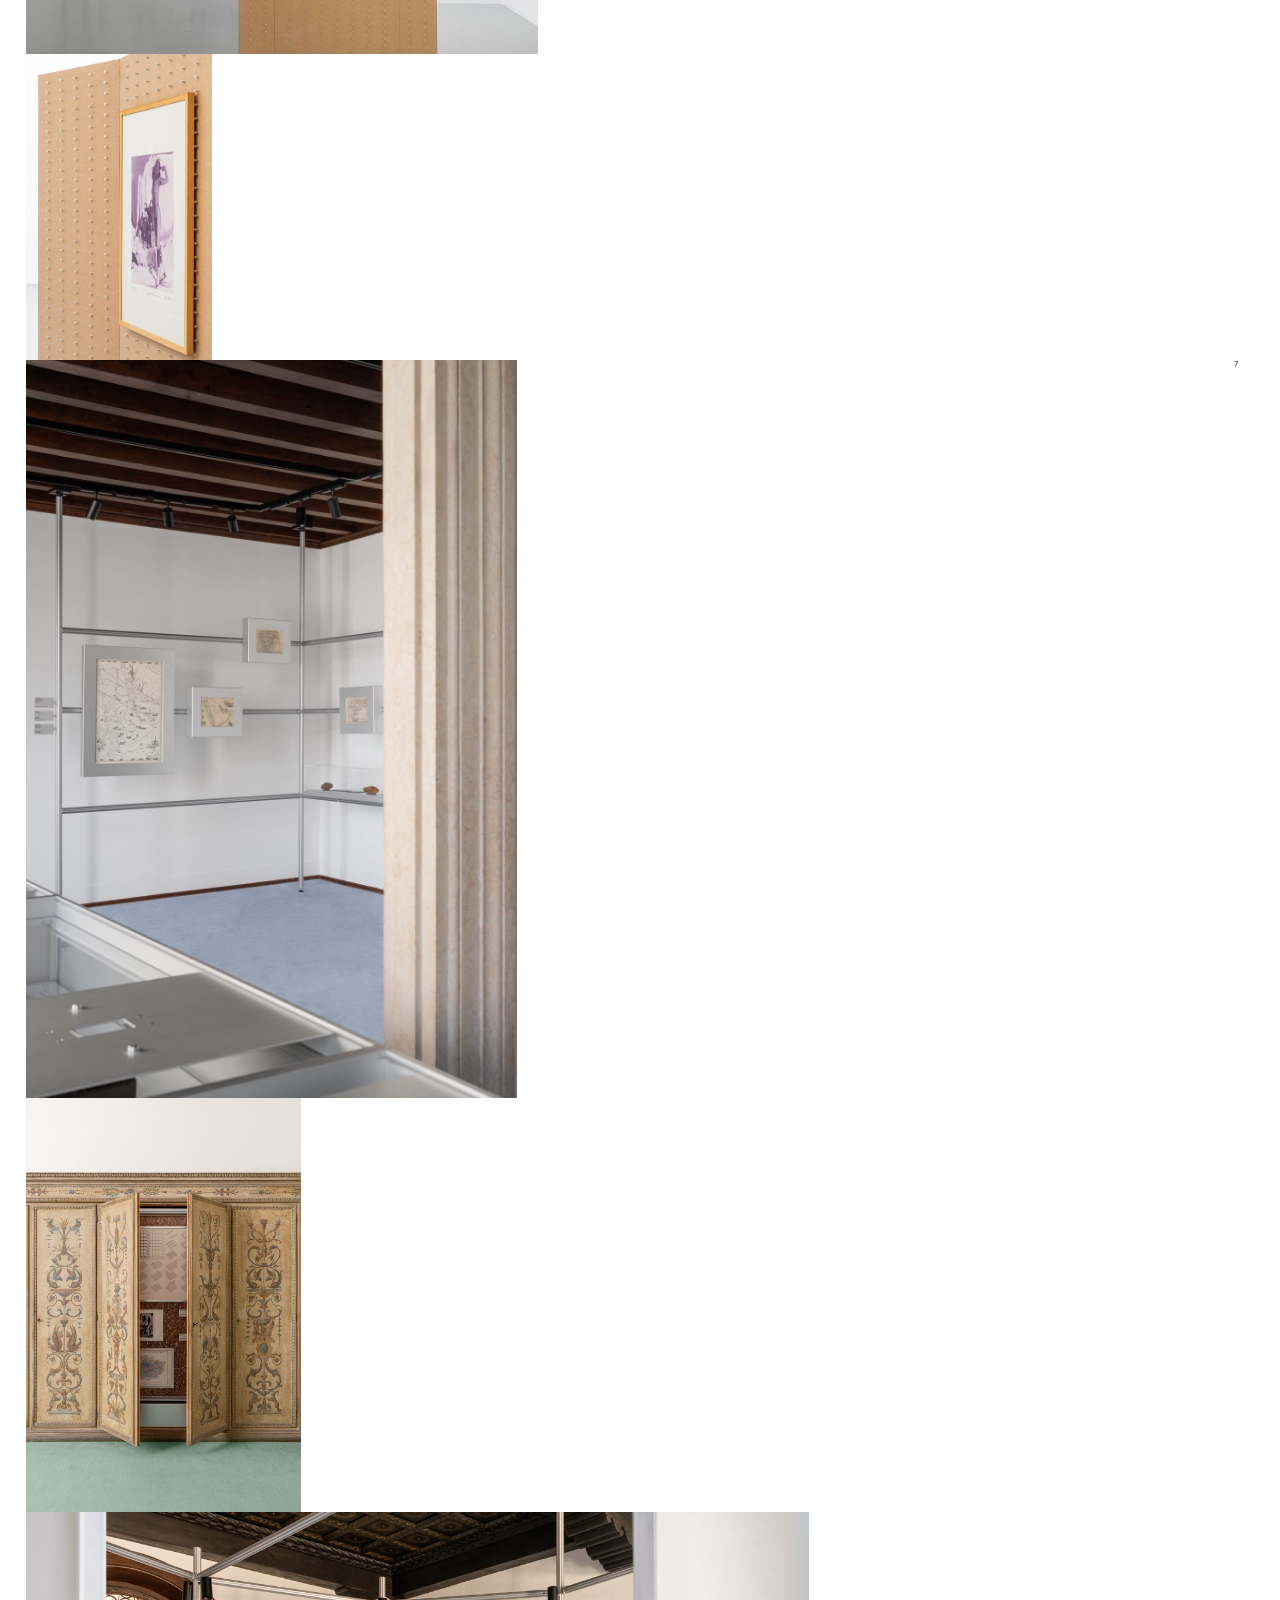
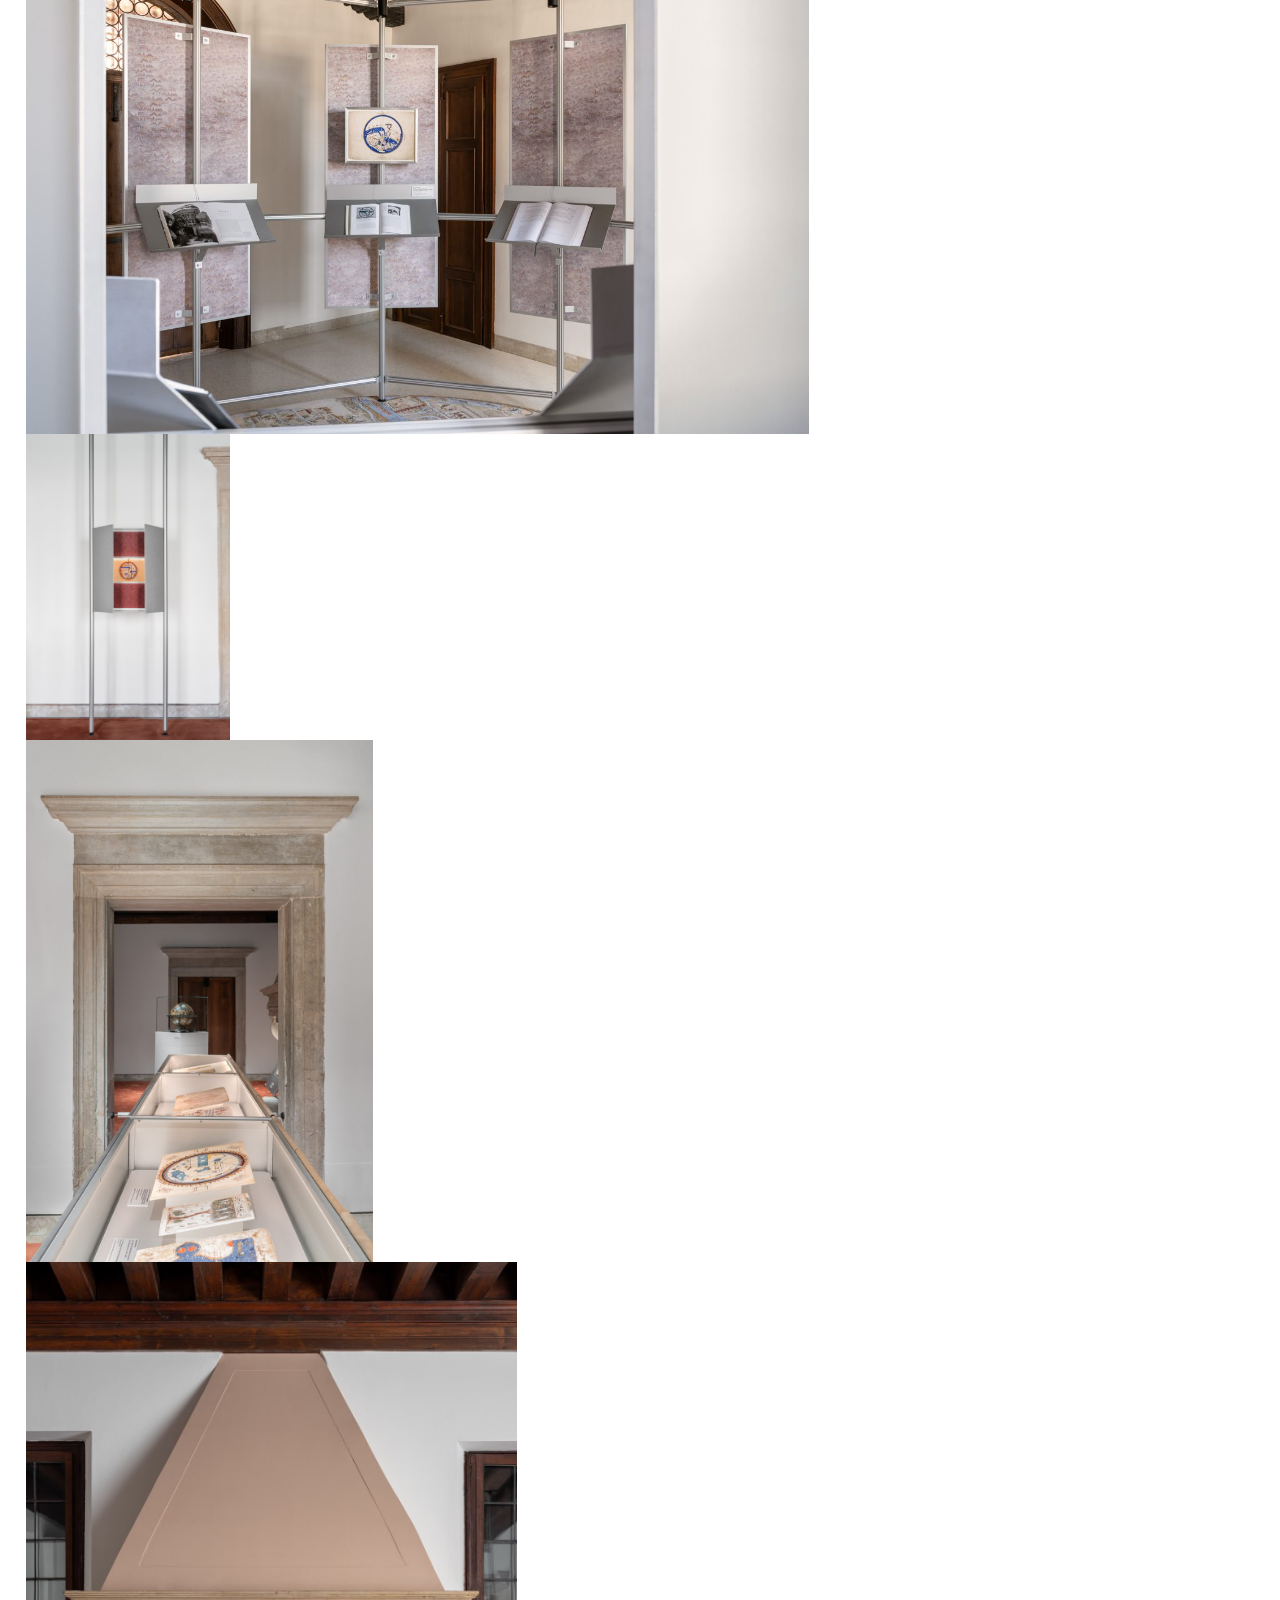
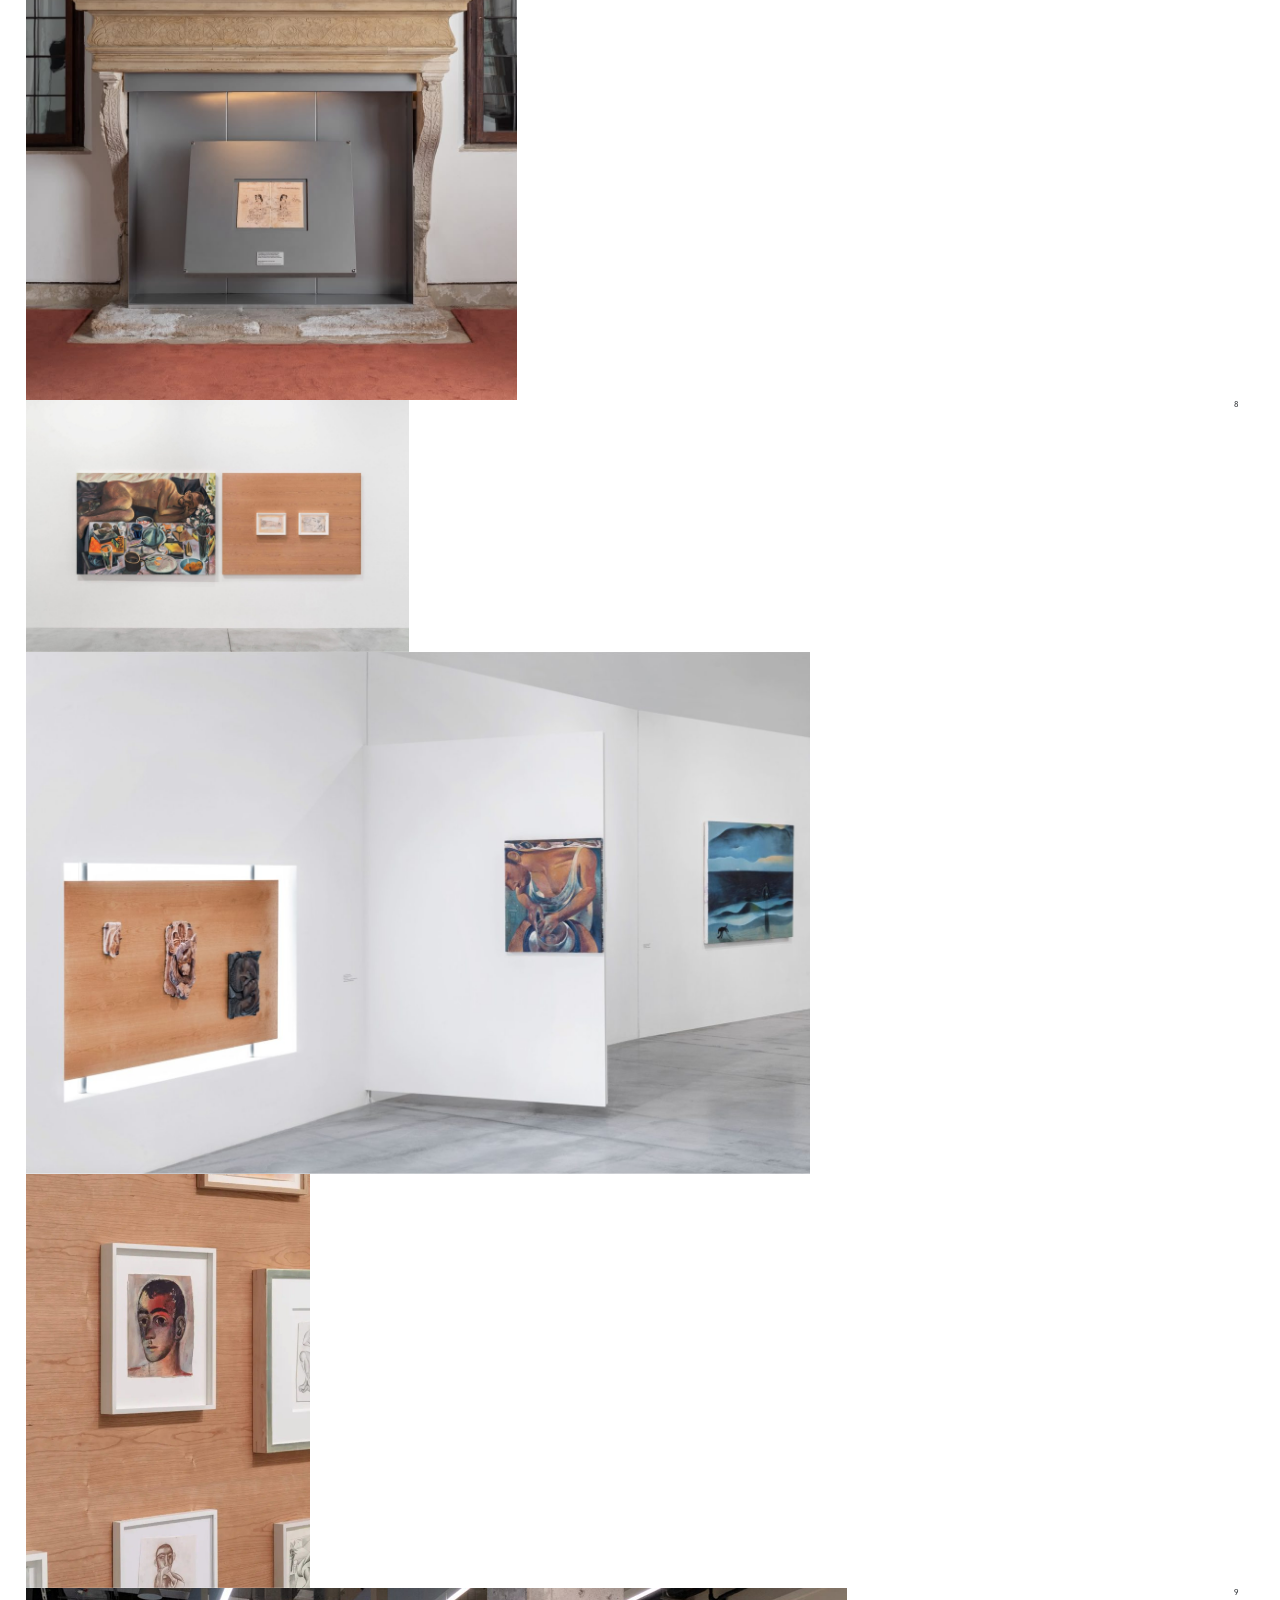
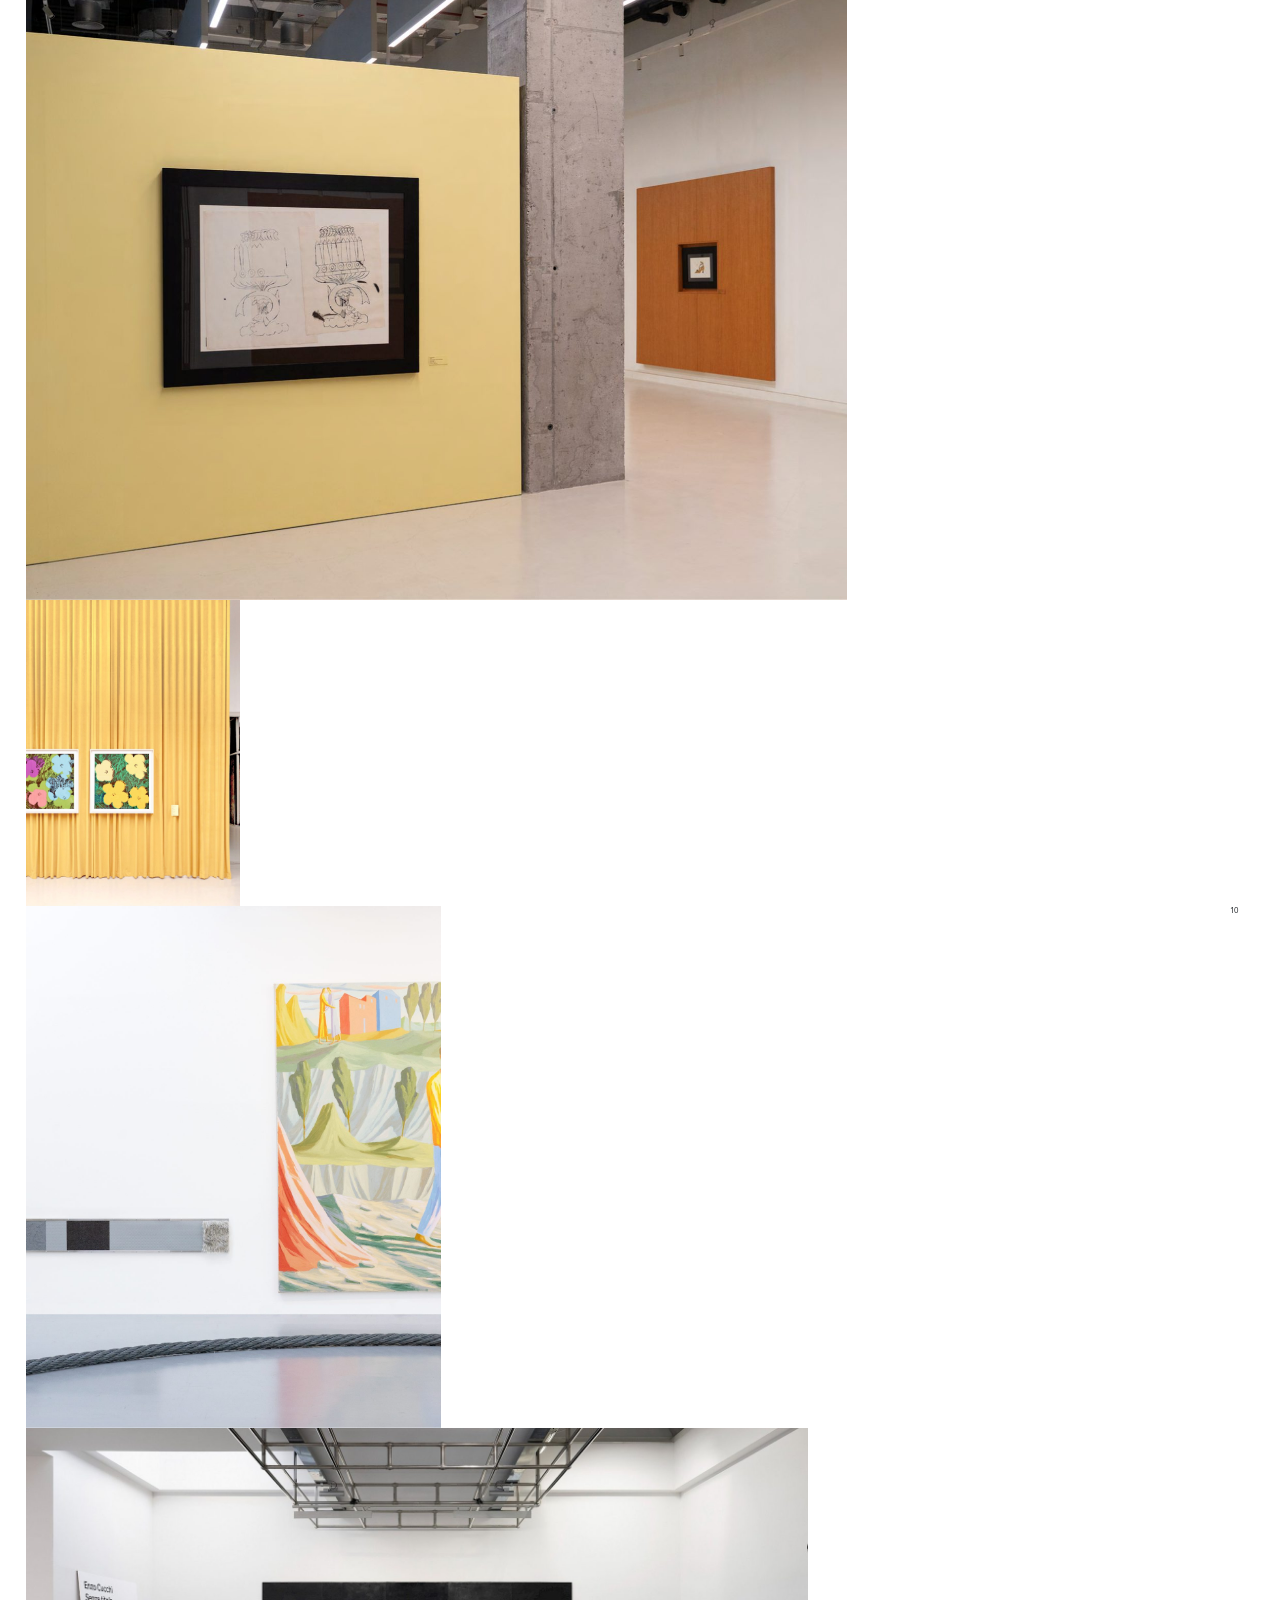
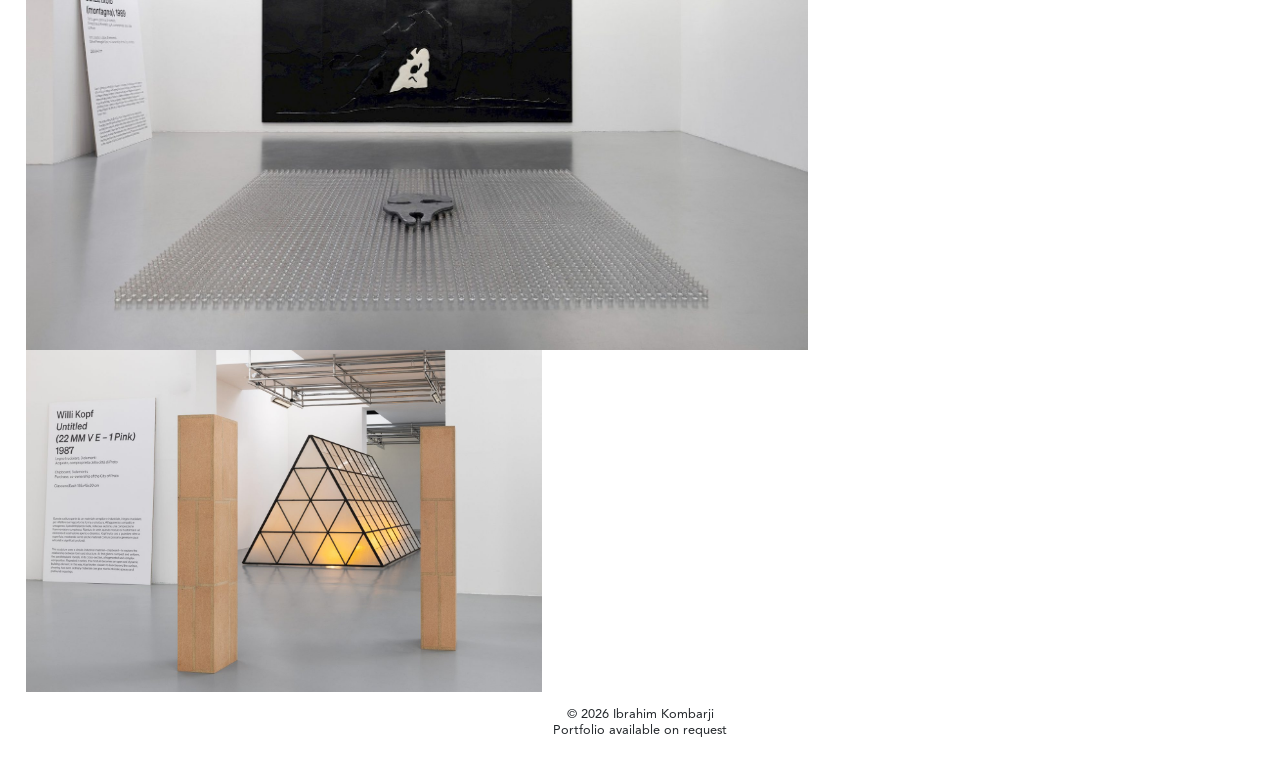
==== commit 9a4691ca: "Add files via upload" ====
--- a/gallery.html
+++ b/gallery.html
@@ -8,7 +8,7 @@
     <title>ibrahim kombarji – photos</title>
     <link rel="icon" type="image/x-icon" href="./images/favicon.ico">
     <link rel="stylesheet" href="https://cdn.jsdelivr.net/npm/bootstrap@4.3.1/dist/css/bootstrap.min.css" integrity="sha384-ggOyR0iXCbMQv3Xipma34MD+dH/1fQ784/j6cY/iJTQUOhcWr7x9JvoRxT2MZw1T" crossorigin="anonymous">
-    <link rel="stylesheet" href="./css/style.css">
+    <link rel="stylesheet" href="./css/style.css?v=2026-10">
 </head>
 
 <body class="gallery-page">
@@ -24,137 +24,169 @@
               or change the file name in src="..." to match your new file.
             - To add a photo: copy one <figure> block and paste it below the last one.
             - To remove a photo: delete its <figure> block.
-            - Each <figure> is marked class="portrait" (taller than wide) or class="landscape"
-              (wider than tall). Both follow repeating size patterns (see css/style.css), with
-              portrait photos kept above a minimum size, so adding or removing a photo shifts the
-              sizes of the ones after it. When you add a photo, give its <figure> the right
-              class. To force a size, add small / medium / large, e.g. <figure class="landscape small">.
+            - Each <figure> has two classes. The first says whether the photo is "portrait"
+              (taller than wide) or "landscape" (wider than tall). The second, size-1 to size-5,
+              sets how big it is (1 = smallest, 5 = biggest). The sizes are chosen so that
+              neighbouring photos differ clearly. If you add or move a photo, change the size
+              of it or its neighbours so two similar sizes don't end up side by side.
+            - The small text above the photos is the list of captions. Each line is one <div>;
+              the number in <sup>...</sup> is the small raised number at the end of the line.
+            - A number like 3 at the right of a photo is a footnote: a <span class="footnote">3</span>
+              inside that photo's <figure> (which also has the class has-note). It lines up with the
+              top of the photo. Delete both to remove it.
             - The text inside alt="..." describes the photo (helps accessibility).
         -->
 
+        <div class="gallery-captions">
+            <div>Peter Hujar: Performance &amp; Portraiture, Centro Pecci, 2025<sup>1</sup></div>
+            <div>Kaihō: Japanese Women Artists after 1945, MUDAM, 2026<sup>2</sup></div>
+            <div>Louis Fratino: La Scorza, Galerie Neu, 2025<sup>3</sup></div>
+            <div>Luigi Ghirri: Polaroid '79-'83, Centro Pecci, 2025<sup>4</sup></div>
+            <div>Joanna Piotrowska: A Moment of Darkness at Noon, The Common Guild, 2026<sup>5</sup></div>
+            <div>Rotte: Arte di rottura dalla donazione Carlo Palli, Centro Pecci, 2026<sup>6</sup></div>
+            <div>A Necessary Fiction: Maps, Art, and Models of Our World, Abazzia San Gregorio, 2026<sup>7</sup></div>
+            <div>Louis Fratino: Satura, Centro Pecci, 2024<sup>8</sup></div>
+            <div>Andy Warhol: The Factory, The Foundry, 2024<sup>9</sup></div>
+            <div>Smisurata: Opere XXL dalla Collezione del Centro Pecci, Centro Pecci, 2025<sup>10</sup></div>
+        </div>
+
         <div class="gallery">
-            <figure class="landscape">
+            <figure class="landscape size-3 has-note">
                 <img src="images/gallery/photo1.jpg" alt="Photo 1" loading="lazy">
-            </figure>
-
-            <figure class="portrait">
+                <span class="footnote">1</span>
+            </figure>
+
+            <figure class="portrait size-1">
                 <img src="images/gallery/photo2.jpg" alt="Photo 2" loading="lazy">
             </figure>
 
-            <figure class="landscape">
+            <figure class="landscape size-2 has-note">
                 <img src="images/gallery/photo3.jpg" alt="Photo 3" loading="lazy">
-            </figure>
-
-            <figure class="landscape">
+                <span class="footnote">2</span>
+            </figure>
+
+            <figure class="landscape size-5">
                 <img src="images/gallery/photo4.jpg" alt="Photo 4" loading="lazy">
             </figure>
 
-            <figure class="portrait">
+            <figure class="portrait size-4">
                 <img src="images/gallery/photo5.jpg" alt="Photo 5" loading="lazy">
             </figure>
 
-            <figure class="portrait">
+            <figure class="portrait size-2">
                 <img src="images/gallery/photo6.jpg" alt="Photo 6" loading="lazy">
             </figure>
 
-            <figure class="landscape">
+            <figure class="landscape size-3">
                 <img src="images/gallery/photo7.jpg" alt="Photo 7" loading="lazy">
             </figure>
 
-            <figure class="landscape">
+            <figure class="landscape size-1 has-note">
+                <img src="images/gallery/photo8.jpg" alt="Photo 8" loading="lazy">
+                <span class="footnote">3</span>
+            </figure>
+
+            <figure class="portrait size-5">
+                <img src="images/gallery/photo9.jpg" alt="Photo 9" loading="lazy">
+            </figure>
+
+            <figure class="portrait size-3">
+                <img src="images/gallery/photo10.jpg" alt="Photo 10" loading="lazy">
+            </figure>
+
+            <figure class="landscape size-4 has-note">
+                <img src="images/gallery/photo11.jpg" alt="Photo 11" loading="lazy">
+                <span class="footnote">4</span>
+            </figure>
+
+            <figure class="portrait size-1">
+                <img src="images/gallery/photo12.jpg" alt="Photo 12" loading="lazy">
+            </figure>
+
+            <figure class="landscape size-2">
+                <img src="images/gallery/photo13.jpg" alt="Photo 13" loading="lazy">
+            </figure>
+
+            <figure class="landscape size-4 has-note">
+                <img src="images/gallery/photo14.jpg" alt="Photo 14" loading="lazy">
+                <span class="footnote">5</span>
+            </figure>
+
+            <figure class="portrait size-3">
+                <img src="images/gallery/photo15.jpg" alt="Photo 15" loading="lazy">
+            </figure>
+
+            <figure class="landscape size-5 has-note">
+                <img src="images/gallery/photo16.jpg" alt="Photo 16" loading="lazy">
+                <span class="footnote">6</span>
+            </figure>
+
+            <figure class="landscape size-2">
+                <img src="images/gallery/photo17.jpg" alt="Photo 17" loading="lazy">
+            </figure>
+
+            <figure class="portrait size-1">
+                <img src="images/gallery/photo18.jpg" alt="Photo 18" loading="lazy">
+            </figure>
+
+            <figure class="portrait size-5 has-note">
+                <img src="images/gallery/photo19.jpg" alt="Photo 19" loading="lazy">
+                <span class="footnote">7</span>
+            </figure>
+
+            <figure class="portrait size-2">
+                <img src="images/gallery/photo20.jpg" alt="Photo 20" loading="lazy">
+            </figure>
+
+            <figure class="landscape size-4">
+                <img src="images/gallery/photo21.jpg" alt="Photo 21" loading="lazy">
+            </figure>
+
+            <figure class="portrait size-1">
+                <img src="images/gallery/photo22.jpg" alt="Photo 22" loading="lazy">
+            </figure>
+
+            <figure class="portrait size-3">
+                <img src="images/gallery/photo23.jpg" alt="Photo 23" loading="lazy">
+            </figure>
+
+            <figure class="portrait size-5">
+                <img src="images/gallery/photo24.jpg" alt="Photo 24" loading="lazy">
+            </figure>
+
+            <figure class="landscape size-1 has-note">
+                <img src="images/gallery/photo25.jpg" alt="Photo 25" loading="lazy">
+                <span class="footnote">8</span>
+            </figure>
+
+            <figure class="landscape size-4">
+                <img src="images/gallery/photo26.jpg" alt="Photo 26" loading="lazy">
+            </figure>
+
+            <figure class="portrait size-2">
+                <img src="images/gallery/photo27.jpg" alt="Photo 27" loading="lazy">
+            </figure>
+
+            <figure class="landscape size-5 has-note">
+                <img src="images/gallery/photo28.jpg" alt="Photo 28" loading="lazy">
+                <span class="footnote">9</span>
+            </figure>
+
+            <figure class="portrait size-1">
+                <img src="images/gallery/photo29.jpg" alt="Photo 29" loading="lazy">
+            </figure>
+
+            <figure class="portrait size-3 has-note">
+                <img src="images/gallery/photo30.jpg" alt="Photo 30" loading="lazy">
+                <span class="footnote">10</span>
+            </figure>
+
+            <figure class="landscape size-4">
+                <img src="images/gallery/photo31.jpg" alt="Photo 31" loading="lazy">
+            </figure>
+
+            <figure class="landscape size-2">
                 <img src="images/gallery/photo32.jpg" alt="Photo 32" loading="lazy">
-            </figure>
-
-            <figure class="landscape">
-                <img src="images/gallery/photo8.jpg" alt="Photo 8" loading="lazy">
-            </figure>
-
-            <figure class="landscape">
-                <img src="images/gallery/photo9.jpg" alt="Photo 9" loading="lazy">
-            </figure>
-
-            <figure class="portrait">
-                <img src="images/gallery/photo10.jpg" alt="Photo 10" loading="lazy">
-            </figure>
-
-            <figure class="landscape">
-                <img src="images/gallery/photo11.jpg" alt="Photo 11" loading="lazy">
-            </figure>
-
-            <figure class="portrait">
-                <img src="images/gallery/photo12.jpg" alt="Photo 12" loading="lazy">
-            </figure>
-
-            <figure class="landscape">
-                <img src="images/gallery/photo13.jpg" alt="Photo 13" loading="lazy">
-            </figure>
-
-            <figure class="landscape">
-                <img src="images/gallery/photo14.jpg" alt="Photo 14" loading="lazy">
-            </figure>
-
-            <figure class="portrait">
-                <img src="images/gallery/photo15.jpg" alt="Photo 15" loading="lazy">
-            </figure>
-
-            <figure class="portrait">
-                <img src="images/gallery/photo16.jpg" alt="Photo 16" loading="lazy">
-            </figure>
-
-            <figure class="landscape">
-                <img src="images/gallery/photo17.jpg" alt="Photo 17" loading="lazy">
-            </figure>
-
-            <figure class="landscape">
-                <img src="images/gallery/photo18.jpg" alt="Photo 18" loading="lazy">
-            </figure>
-
-            <figure class="portrait">
-                <img src="images/gallery/photo19.jpg" alt="Photo 19" loading="lazy">
-            </figure>
-
-            <figure class="portrait">
-                <img src="images/gallery/photo20.jpg" alt="Photo 20" loading="lazy">
-            </figure>
-
-            <figure class="portrait">
-                <img src="images/gallery/photo21.jpg" alt="Photo 21" loading="lazy">
-            </figure>
-
-            <figure class="portrait">
-                <img src="images/gallery/photo22.jpg" alt="Photo 22" loading="lazy">
-            </figure>
-
-            <figure class="landscape">
-                <img src="images/gallery/photo23.jpg" alt="Photo 23" loading="lazy">
-            </figure>
-
-            <figure class="landscape">
-                <img src="images/gallery/photo24.jpg" alt="Photo 24" loading="lazy">
-            </figure>
-
-            <figure class="portrait">
-                <img src="images/gallery/photo25.jpg" alt="Photo 25" loading="lazy">
-            </figure>
-
-            <figure class="landscape">
-                <img src="images/gallery/photo26.jpg" alt="Photo 26" loading="lazy">
-            </figure>
-
-            <figure class="portrait">
-                <img src="images/gallery/photo27.jpg" alt="Photo 27" loading="lazy">
-            </figure>
-
-            <figure class="landscape">
-                <img src="images/gallery/photo29.jpg" alt="Photo 29" loading="lazy">
-            </figure>
-
-            <figure class="portrait">
-                <img src="images/gallery/photo30.jpg" alt="Photo 30" loading="lazy">
-            </figure>
-
-            <figure class="landscape">
-                <img src="images/gallery/photo31.jpg" alt="Photo 31" loading="lazy">
             </figure>
         </div>
     </div>
--- a/css/style.css
+++ b/css/style.css
@@ -190,8 +190,18 @@
 
 /* ---------- Gallery page ---------- */
 
+/* plain white background (removes the grey gradient used on the main page) */
+html:has(.gallery-page) {
+    background: #ffffff;
+}
+
 .gallery-page {
     margin: 2%;
+    background: #ffffff;
+}
+
+.gallery-page:before {
+    display: none;
 }
 
 .gallery-page .container-fluid {
@@ -204,6 +214,21 @@
     display: none;
 }
 
+/* small caption text above the photos, on the same left edge as the photos */
+.gallery-captions {
+    font-family: Avenir-reg;
+    font-size: 0.7em;
+    line-height: 1.45;
+    margin: 0 0 1.6em 0;
+    padding-right: 4%;
+}
+
+.gallery-captions sup {
+    font-size: 0.8em;
+    line-height: 0;
+    margin-left: 0.15em;
+}
+
 /* photos stacked edge to edge, aligned left, no gaps */
 .gallery {
     margin: 0;
@@ -213,72 +238,77 @@
     margin: 0;
 }
 
-/* Each photo gets a maximum height (--h). The photo shrinks to fit it
-   and keeps its shape. There are two size patterns that run side by side:
-   pattern A is used by photos 1, 3, 5, 7... (a cycle of 3 sizes)
-   pattern B is used by photos 2, 4, 6, 8... (a cycle of 4 sizes)
-   Because the two patterns have different lengths, the result looks random. */
+/* Every photo has a size level from size-1 (smallest) to size-5 (largest), set on its
+   <figure> in gallery.html, e.g. <figure class="landscape size-4">. The levels were chosen so
+   that two photos next to each other always differ clearly in size.
+   Computer screens: the level sets how tall the photo may be (--dh).
+   Phones: a phone is narrow, so a height limit would do nothing; there the level sets how
+   wide the photo is (--mw, as a share of the screen). Everything stays aligned to the left. */
 .gallery img {
     display: block;
     max-width: 100%;
     width: auto;
     height: auto;
-    max-height: var(--h, 80vh);
-}
-
-/* pattern A */
-.gallery figure:nth-child(6n+1) img { --h: 78vh; }
-.gallery figure:nth-child(6n+3) img { --h: 38vh; }
-.gallery figure:nth-child(6n+5) img { --h: 60vh; }
-
-/* pattern B */
-.gallery figure:nth-child(8n+2) img { --h: 30vh; }
-.gallery figure:nth-child(8n+4) img { --h: 70vh; }
-.gallery figure:nth-child(8n+6) img { --h: 48vh; }
-.gallery figure:nth-child(8n+8) img { --h: 85vh; }
-
-/* Portrait photos are playful too, but kept within a range: whatever size the
-   pattern above gives them, they are never less than 50vh tall (minimum)
-   and never more than 70vh tall (maximum). Change the two numbers to adjust. */
-.gallery figure.portrait img { max-height: clamp(50vh, var(--h, 80vh), 70vh); }
-
-/* Optional: force a photo to a size by adding small, medium or large
-   to its <figure> tag in gallery.html, e.g. <figure class="landscape small"> */
-.gallery figure.small img  { --h: 35vh; }
-.gallery figure.medium img { --h: 55vh; }
-.gallery figure.large img  { --h: 80vh; }
-
-/* Phones: a phone screen is narrow, so a height limit does nothing there and every
-   photo ends up full width. Instead, size the photos by WIDTH. Everything stays
-   aligned to the left. Landscape and portrait photos each run through two repeating
-   patterns of different lengths, so the sizes look random. Portrait photos have a
-   minimum width (55%) so they never get too small, and a maximum width (80%) so they never get too big. */
+    max-height: var(--dh, 55vh);
+}
+
+/* landscape photos (wider than tall) */
+.gallery figure.landscape.size-1 img { --dh: 28vh; --mw: 78%; }
+.gallery figure.landscape.size-2 img { --dh: 38vh; --mw: 85%; }
+.gallery figure.landscape.size-3 img { --dh: 48vh; --mw: 91%; }
+.gallery figure.landscape.size-4 img { --dh: 58vh; --mw: 96%; }
+.gallery figure.landscape.size-5 img { --dh: 68vh; --mw: 100%; }
+
+/* portrait photos (taller than wide) */
+.gallery figure.portrait.size-1 img { --dh: 34vh; --mw: 64%; }
+.gallery figure.portrait.size-2 img { --dh: 46vh; --mw: 71%; }
+.gallery figure.portrait.size-3 img { --dh: 58vh; --mw: 77%; }
+.gallery figure.portrait.size-4 img { --dh: 70vh; --mw: 83%; }
+.gallery figure.portrait.size-5 img { --dh: 82vh; --mw: 88%; }
+
 @media screen and (max-width: 600px) {
-    .gallery img,
-    .gallery figure:nth-child(n) img {
+    .gallery img {
         max-height: none;
         max-width: 100%;
         height: auto;
-        margin-left: 0;
-    }
-
-    /* landscape: pattern A (cycle of 3) and pattern B (cycle of 4) */
-    .gallery figure.landscape:nth-child(3n+1) img { width: 62%; }
-    .gallery figure.landscape:nth-child(3n+2) img { width: 88%; }
-    .gallery figure.landscape:nth-child(3n+3) img { width: 45%; }
-    .gallery figure.landscape:nth-child(4n+2) img { width: 52%; }
-    .gallery figure.landscape:nth-child(4n+4) img { width: 78%; }
-
-    /* portrait: pattern A (cycle of 3) and pattern B (cycle of 4), 55% to 80% */
-    .gallery figure.portrait:nth-child(3n+1) img { width: 80%; }
-    .gallery figure.portrait:nth-child(3n+2) img { width: 62%; }
-    .gallery figure.portrait:nth-child(3n+3) img { width: 72%; }
-    .gallery figure.portrait:nth-child(4n+2) img { width: 55%; }
-    .gallery figure.portrait:nth-child(4n+4) img { width: 78%; }
-
-    /* forced sizes */
-    .gallery figure.small img  { width: 42%; }
-    .gallery figure.medium img { width: 64%; }
-    .gallery figure.large img  { width: 92%; }
-    .gallery figure.portrait.small img { width: 55%; }
-}
+        width: var(--mw, 100%);
+    }
+}
+
+/* Footnote numbers: at the right end of a photo's row, lined up with the top of the photo (just inside its top edge),
+   in a size close to the small raised numbers in the caption list.
+   The photo is kept slightly narrower so the number never sits on top of it. */
+.gallery figure.has-note {
+    position: relative;
+}
+
+.gallery figure.has-note img {
+    max-width: calc(100% - 50px);
+}
+
+.gallery .footnote {
+    position: absolute;
+    right: 16px;
+    top: 0;
+    font-family: Avenir-reg;
+    font-size: 0.5em;
+    line-height: 1;
+    transform: translateY(0.1em);   /* nudges the number down so its top sits just inside the photo's top edge */
+}
+
+/* Phones: smaller text for the captions and footnotes */
+@media screen and (max-width: 600px) {
+    .gallery-captions {
+        font-size: 0.58em;
+        line-height: 1.4;
+    }
+
+    .gallery figure.has-note img {
+        max-width: calc(100% - 32px);
+    }
+
+    .gallery .footnote {
+        font-size: 0.42em;
+        right: 9px;
+    }
+}
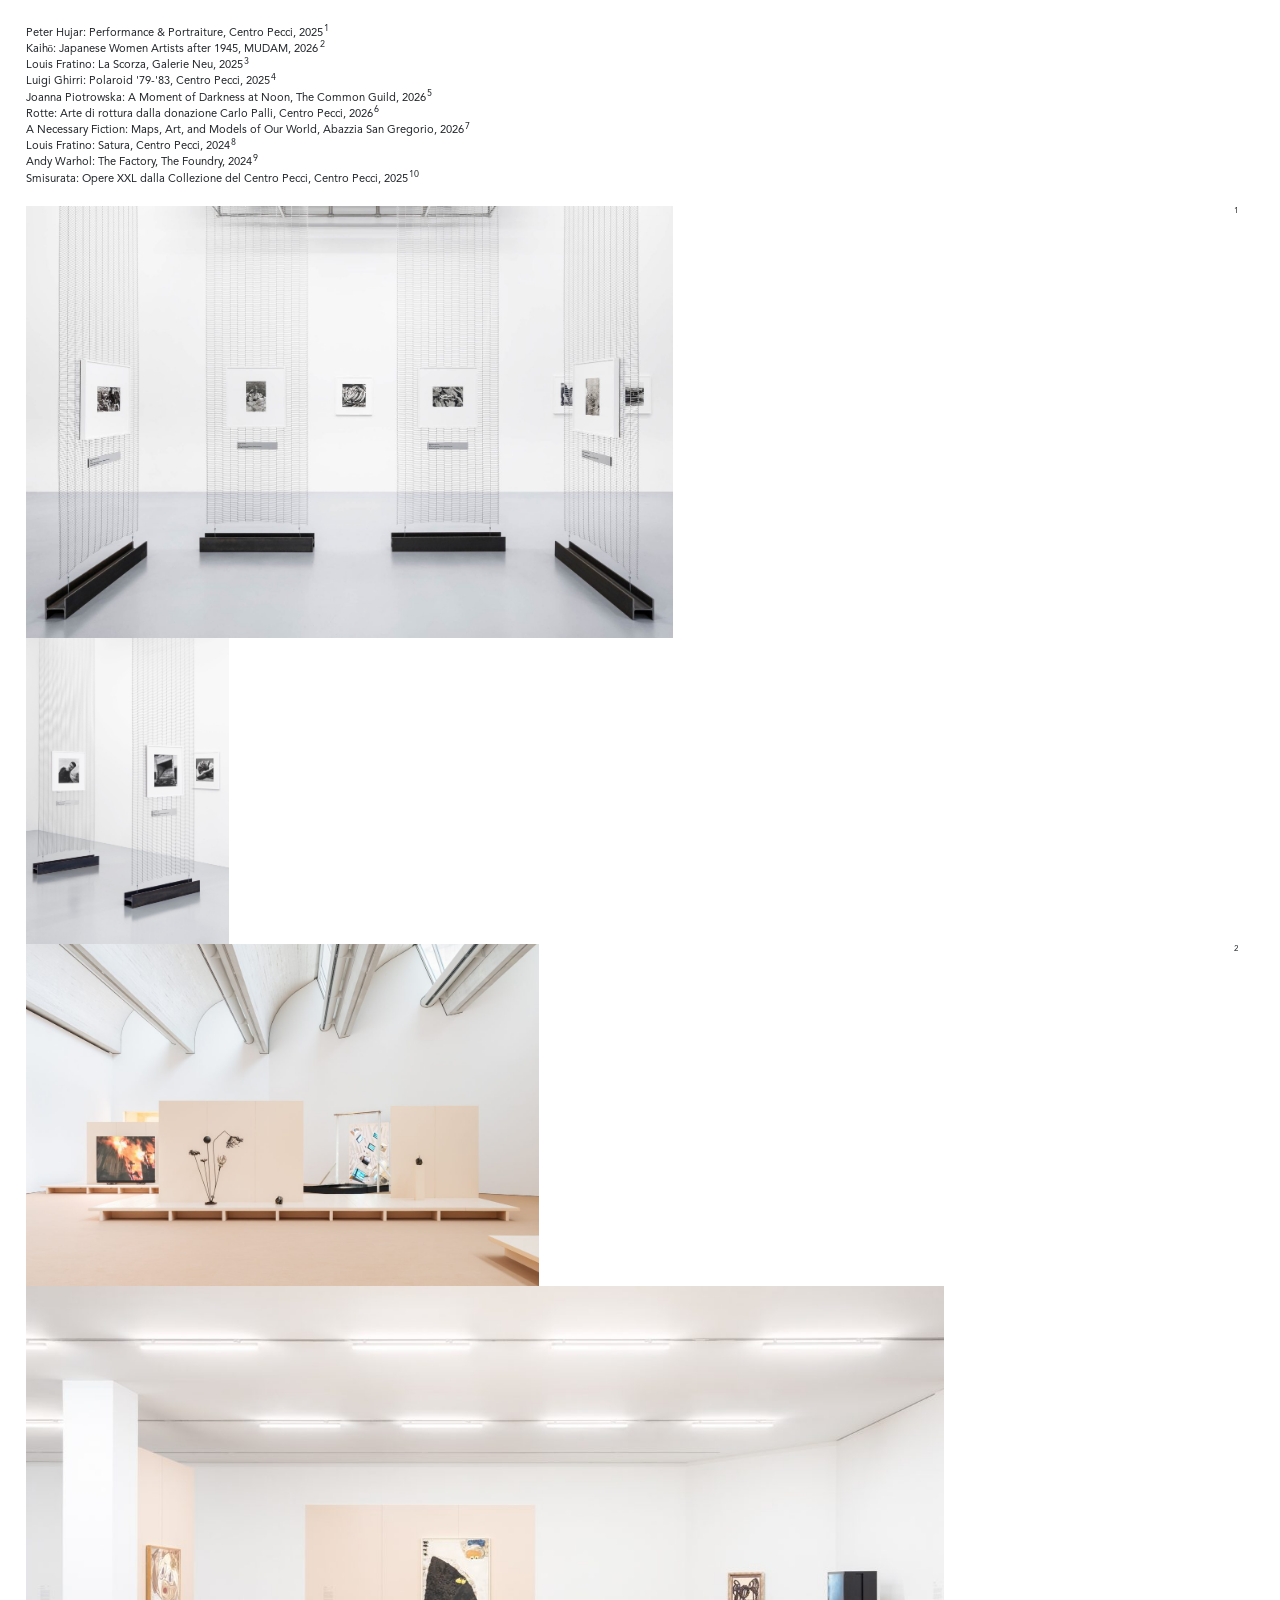
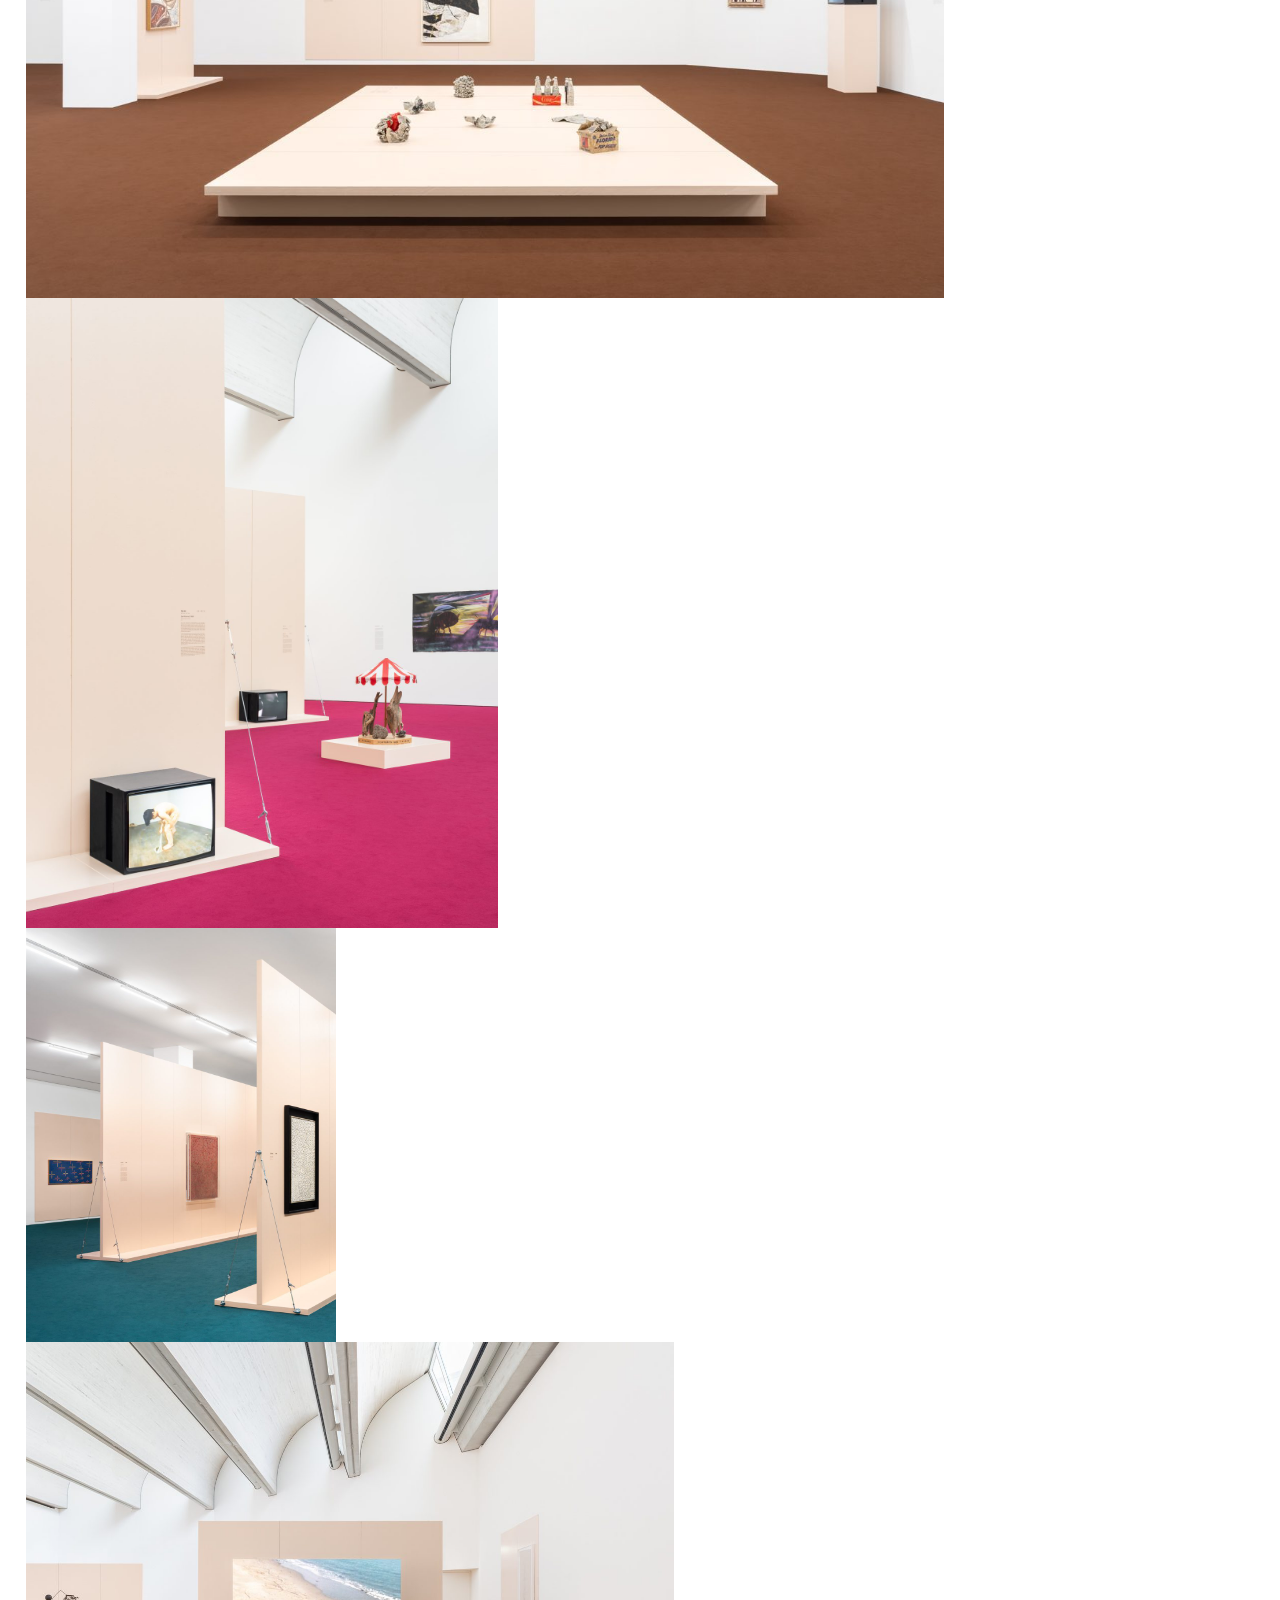
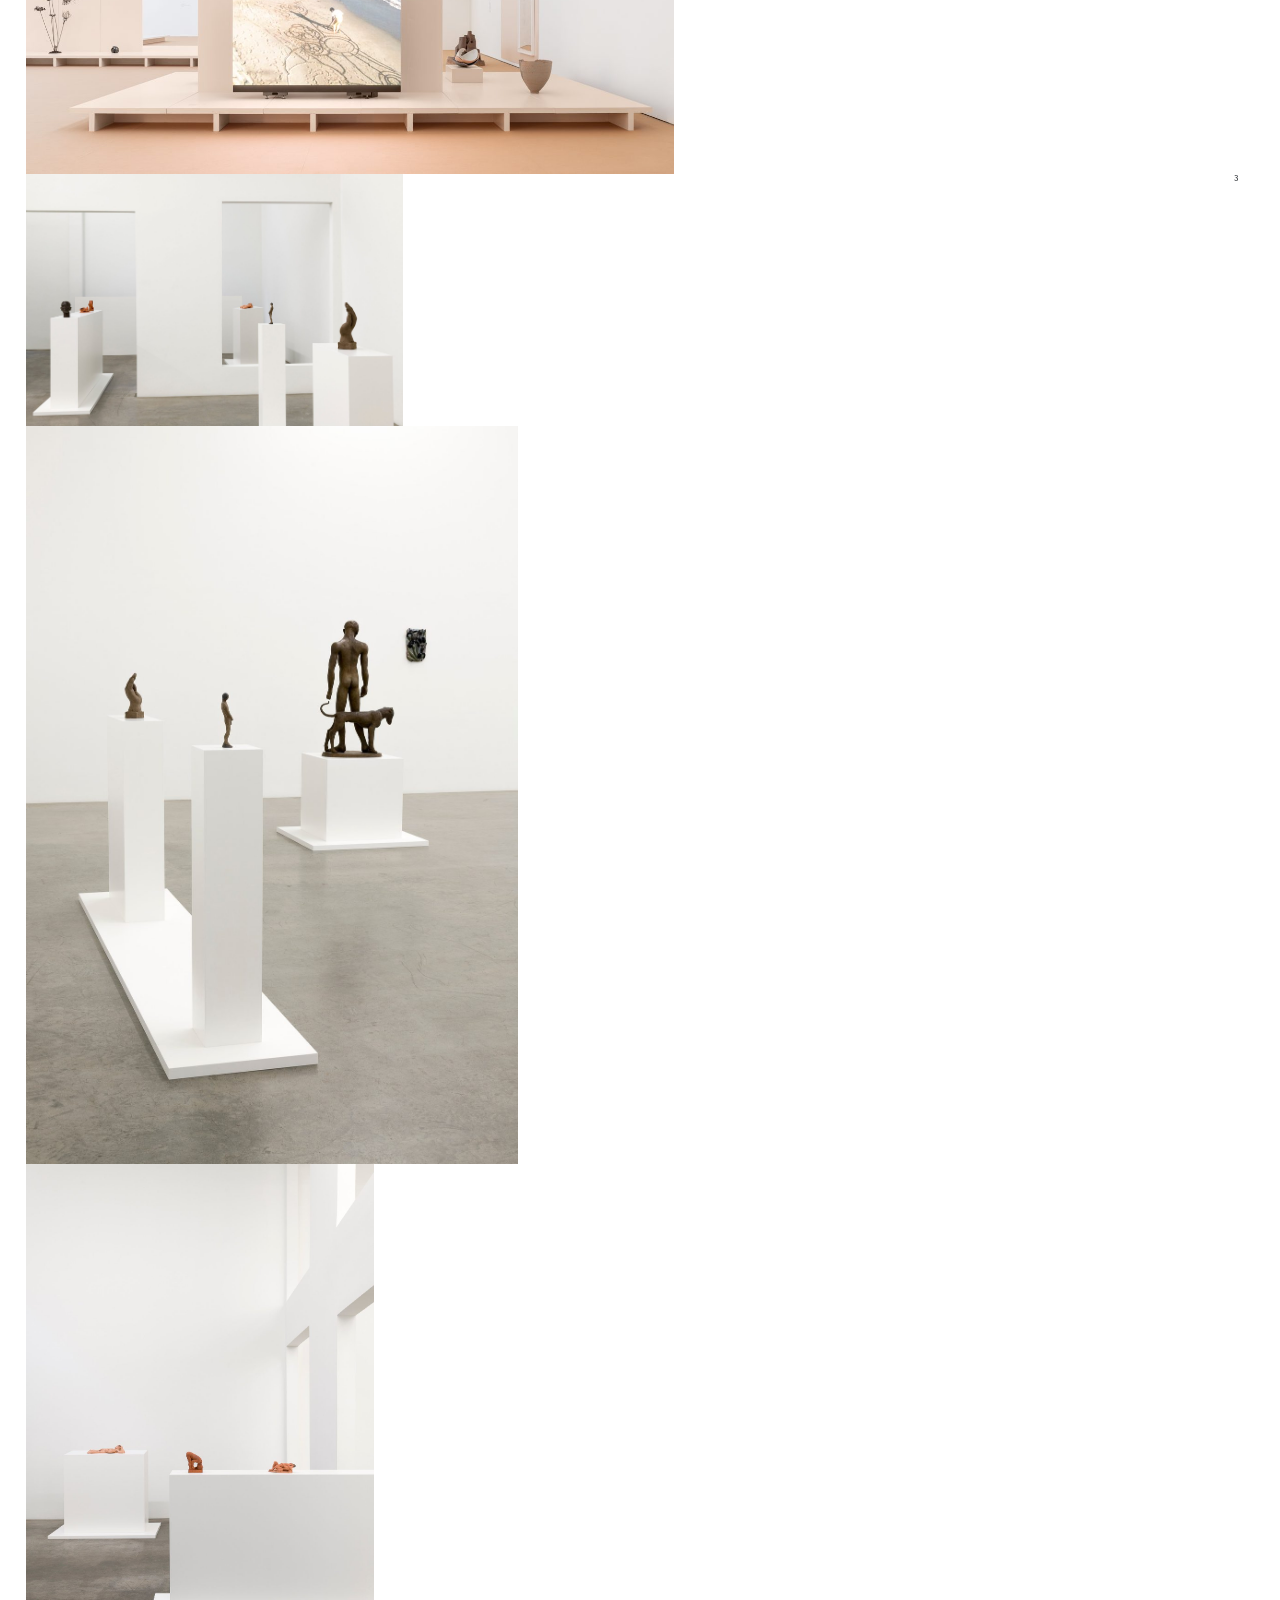
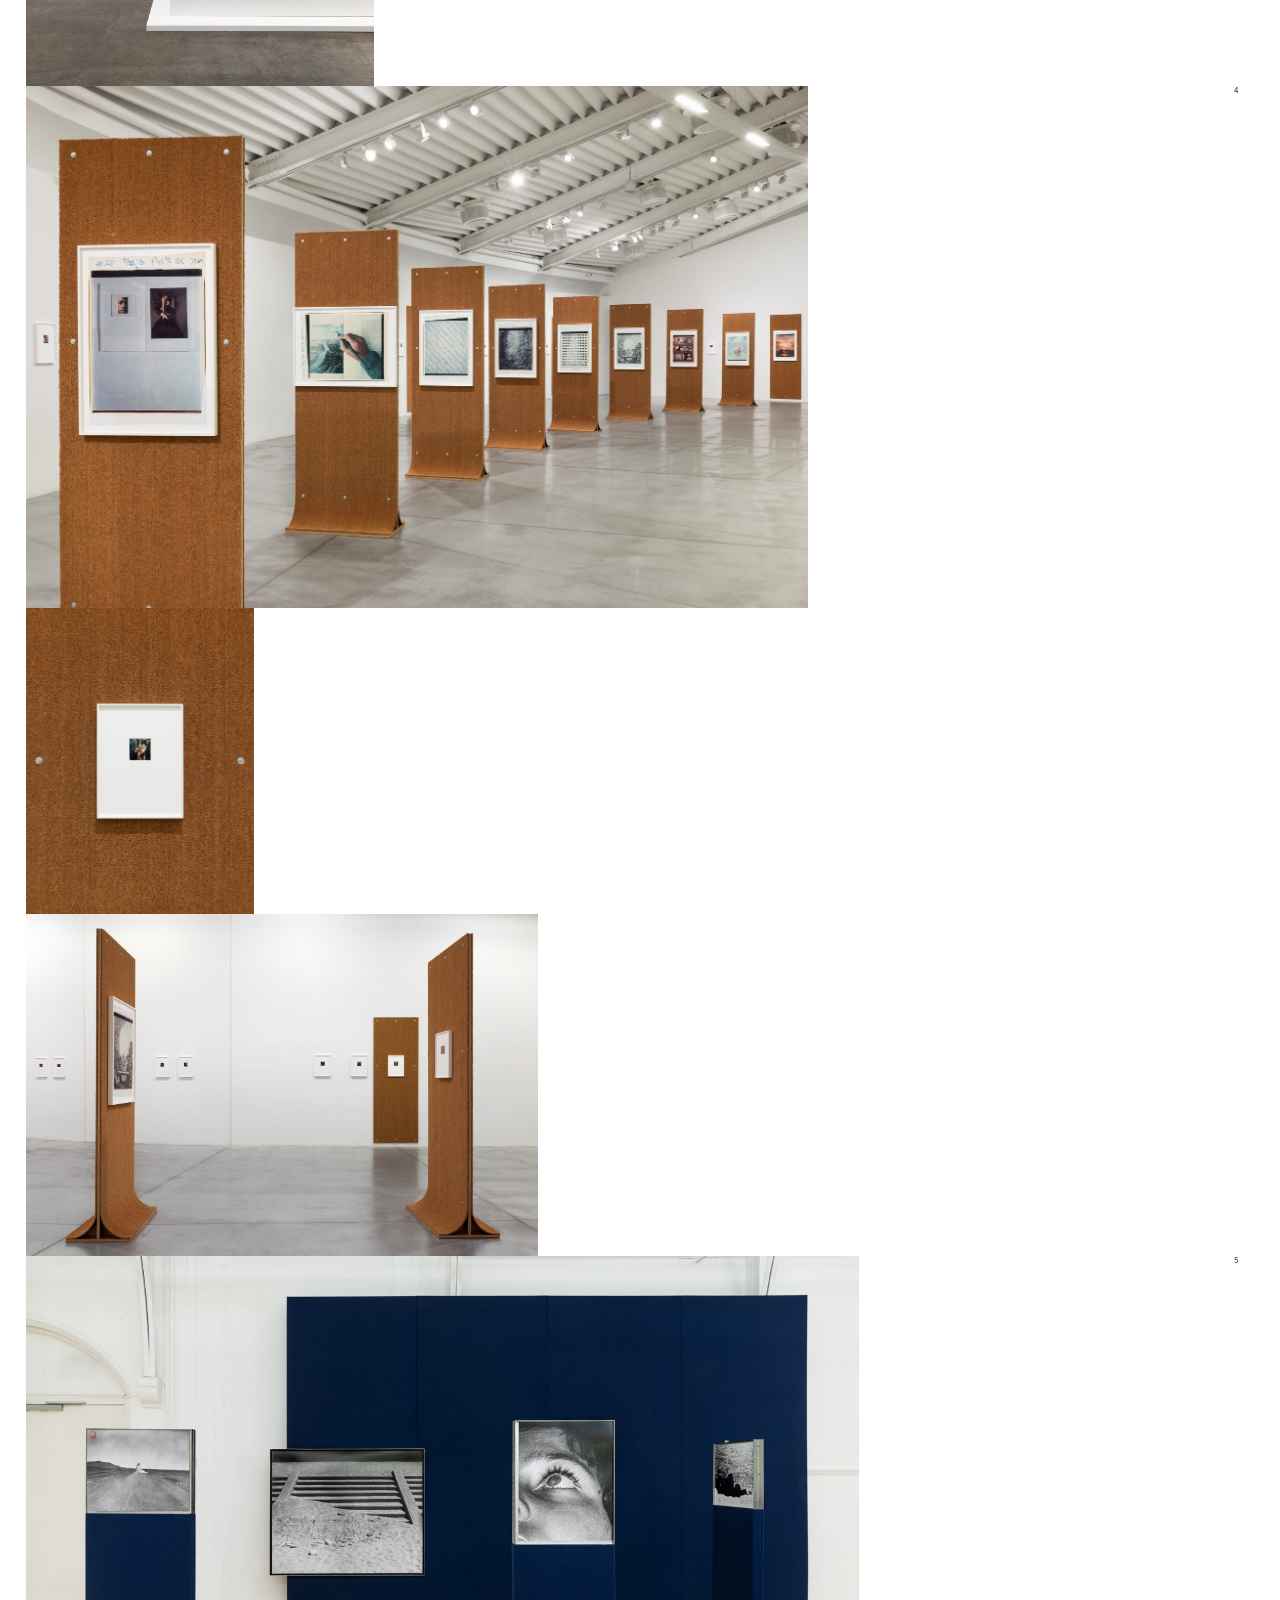
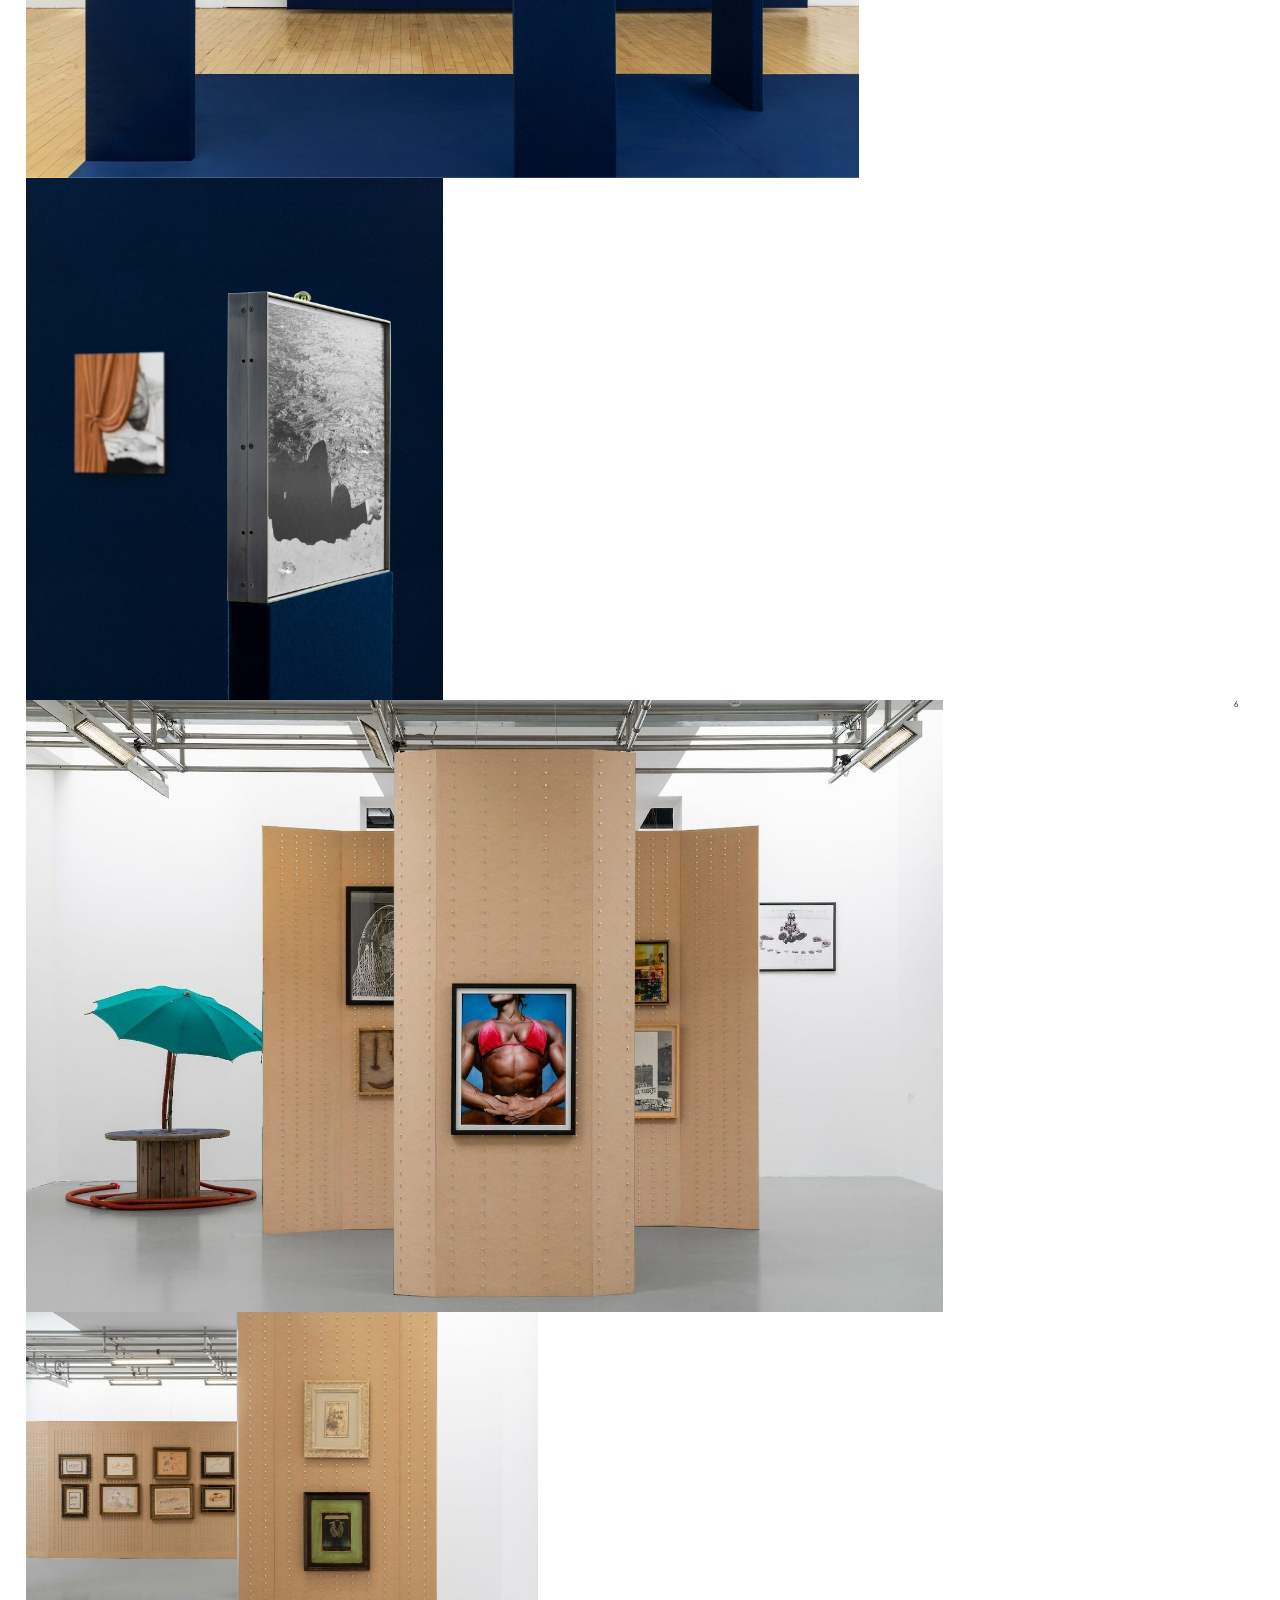
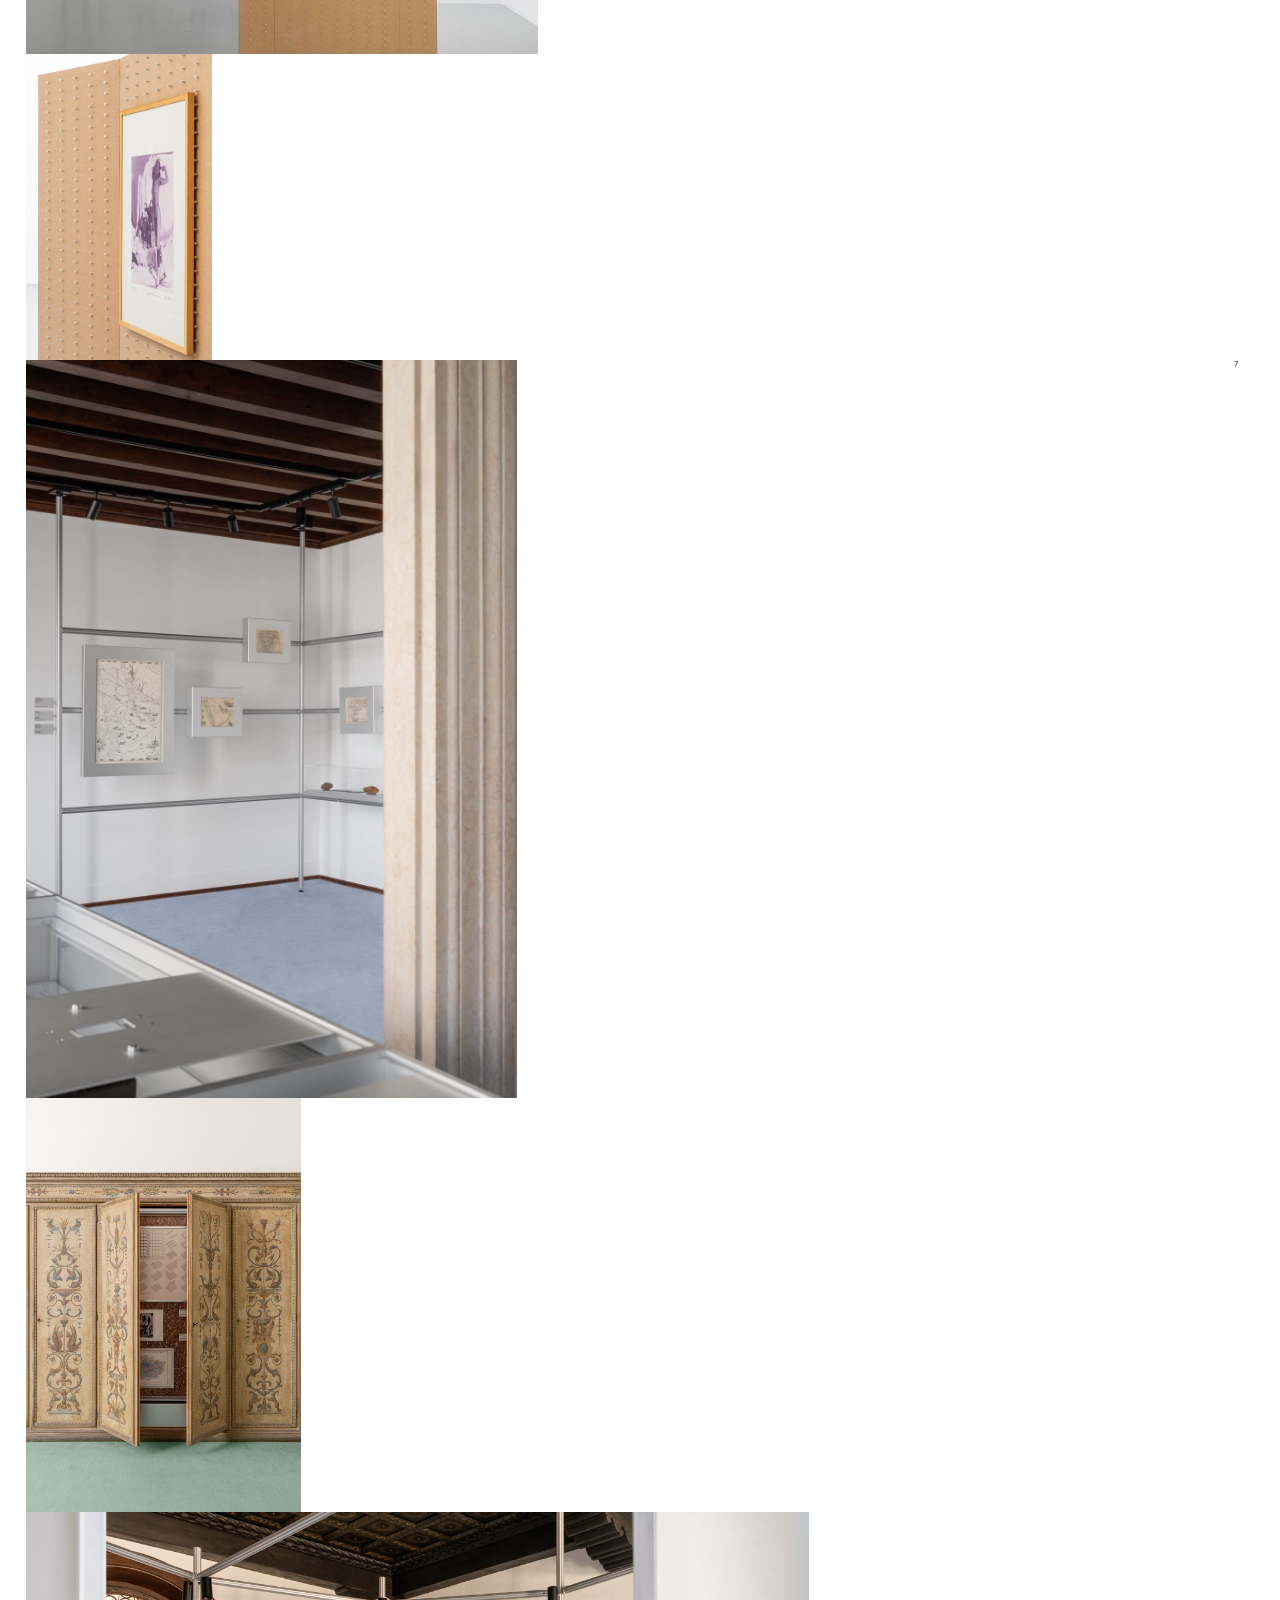
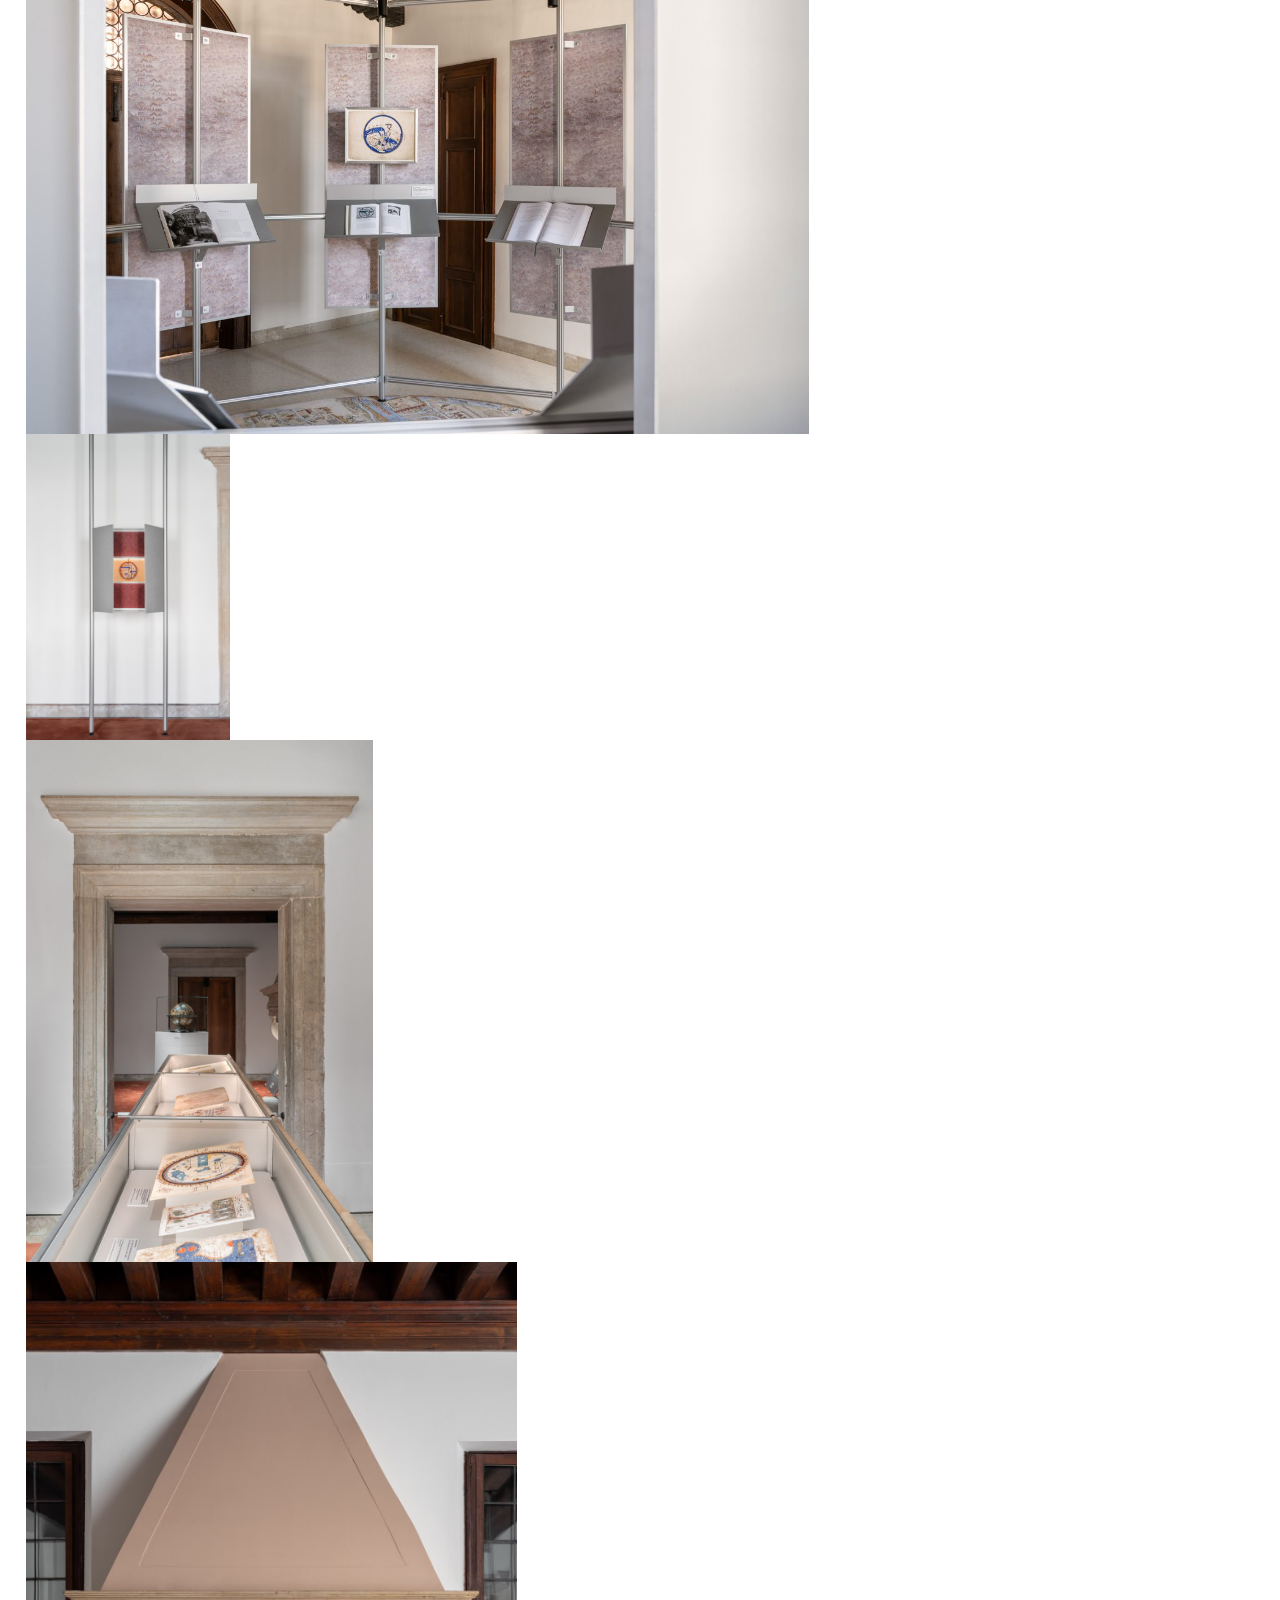
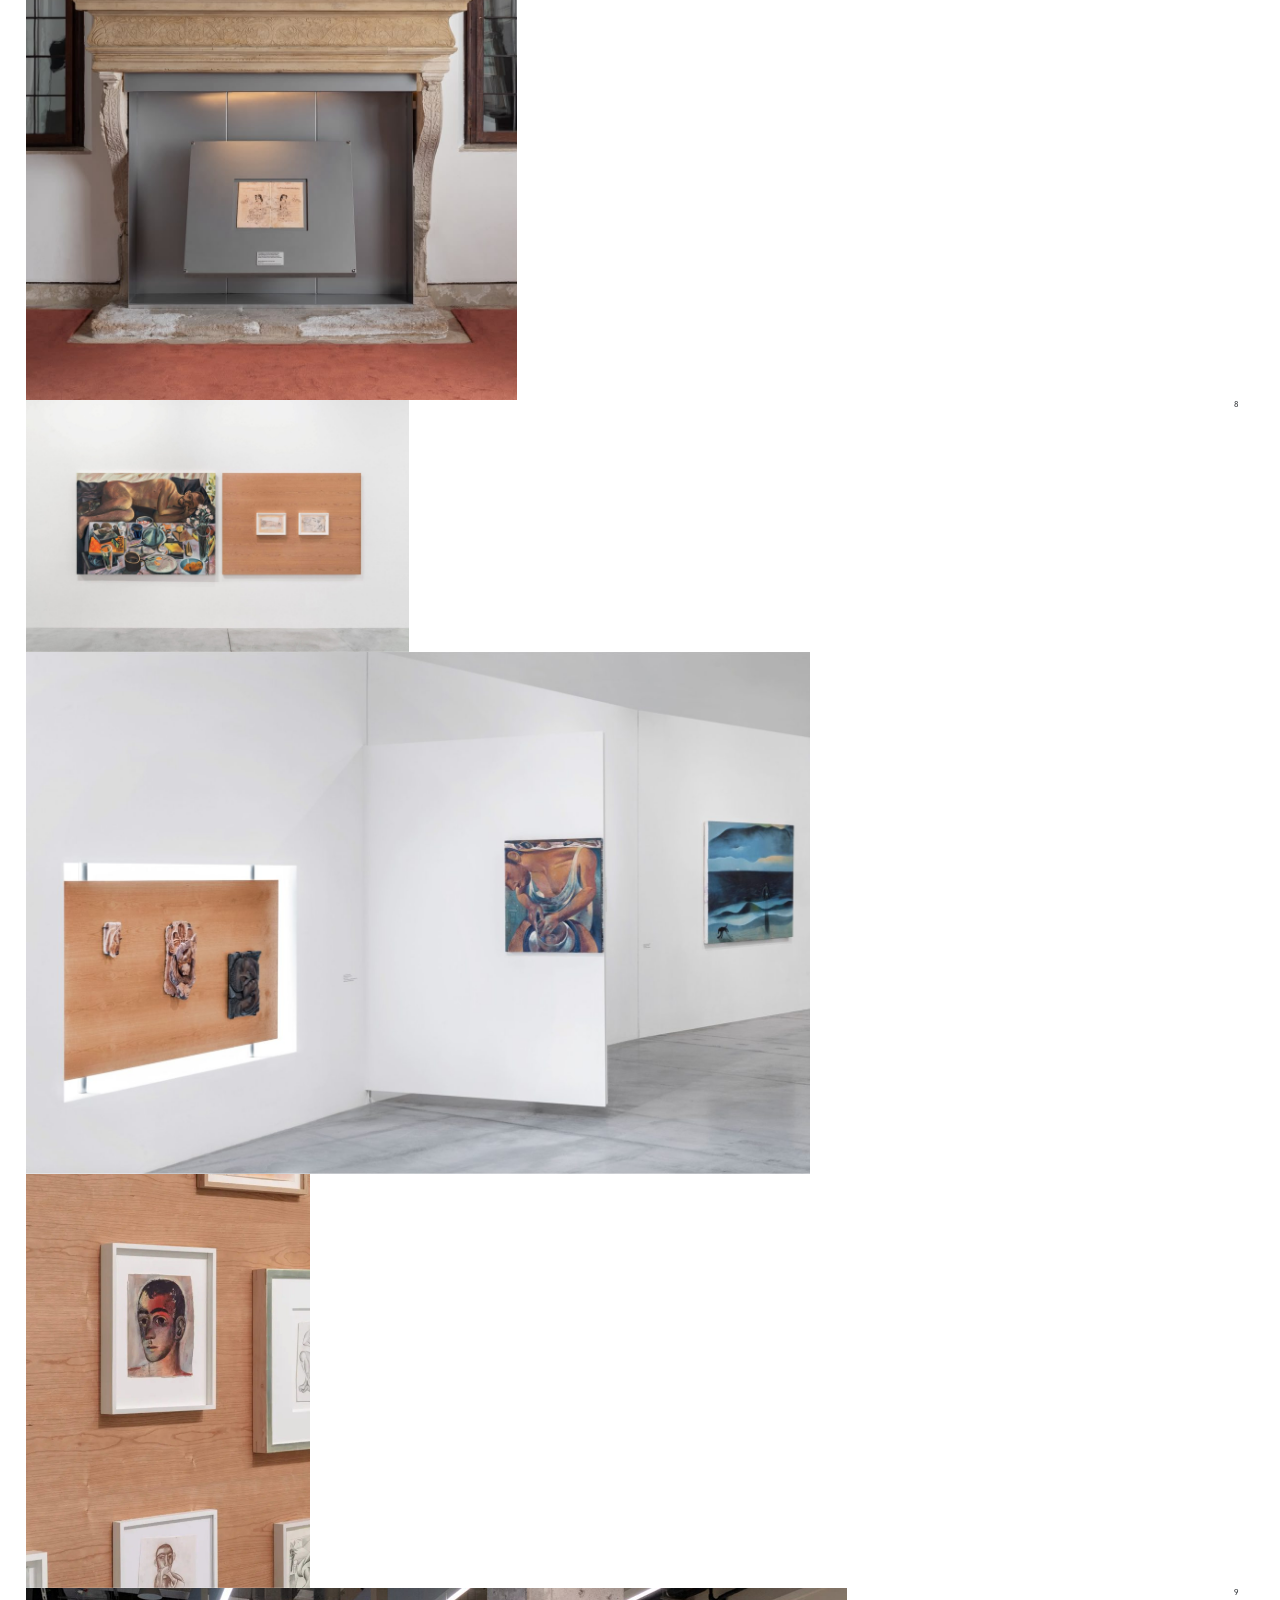
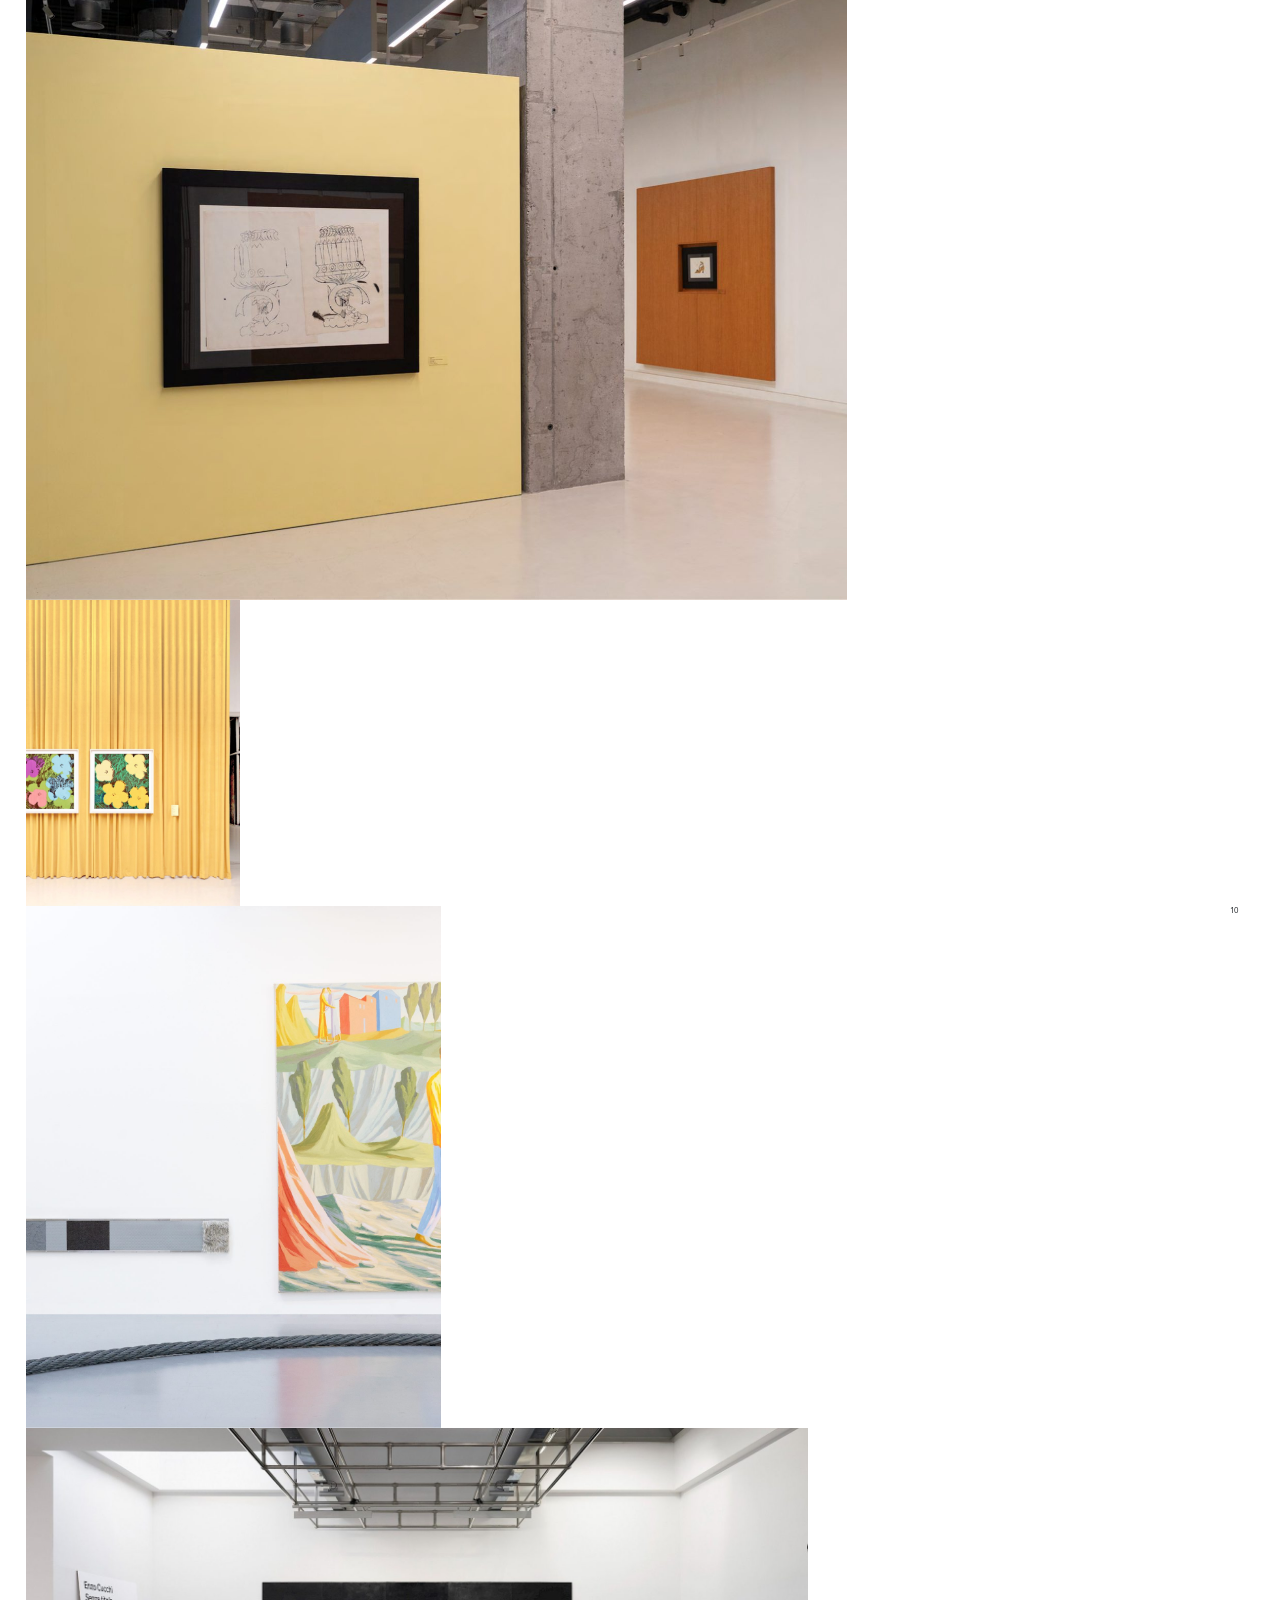
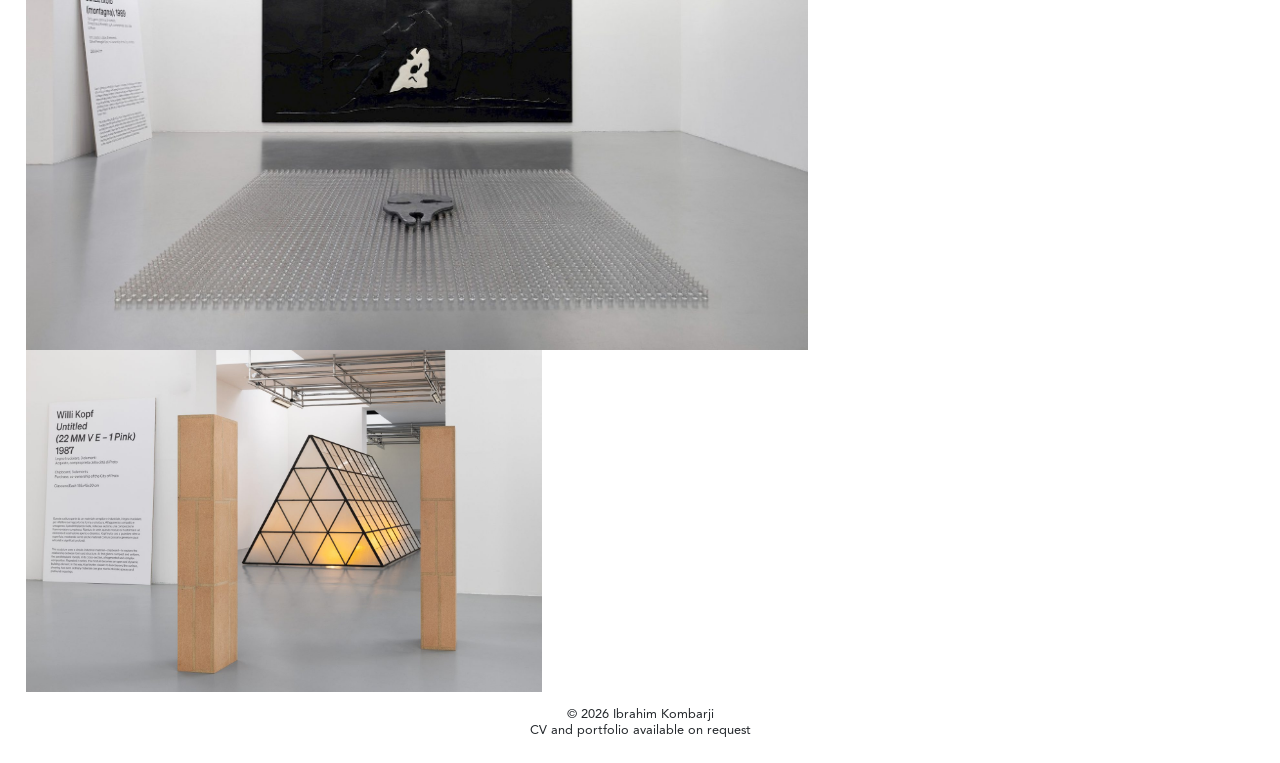
==== commit 3c1bc591: "Add files via upload" ====
--- a/gallery.html
+++ b/gallery.html
@@ -196,7 +196,7 @@
             <br>
             &copy; 2026 Ibrahim Kombarji
             <br>
-            Portfolio available on request
+            CV and portfolio available on request
         </h2>
     </div>
 </body>
--- a/css/style.css
+++ b/css/style.css
@@ -312,3 +312,68 @@
         right: 9px;
     }
 }
+
+/* ---------- Project lists: paired English / Arabic rows ---------- */
+.entry {
+    align-items: baseline;      /* first line of English and Arabic sit on the same baseline */
+}
+
+/* same line spacing in both languages, no extra space between entries */
+.entry p,
+.entry h1 {
+    margin: 0;
+    line-height: 1.75rem;
+}
+
+.entry-head p {
+    font-weight: bold;
+}
+
+.entry-gap {
+    margin-top: 1.75rem;        /* one blank line before "Selected Projects" */
+}
+
+/* manual line breaks only apply on wide screens, where every entry takes the same number of lines in both languages */
+.brk {
+    display: none;
+}
+
+@media screen and (min-width: 1400px) {
+    .brk {
+        display: inline;
+    }
+
+    .entry p,
+    .entry h1 {
+        white-space: nowrap;
+    }
+}
+
+/* a long one-line entry must not widen its column and squeeze the other language */
+.entry .col-sm {
+    min-width: 0;
+}
+
+/* the small year / date labels must not make a line taller than the others */
+.entry mark {
+    line-height: 1;
+}
+
+/* ---------- Intro text ---------- */
+.link-bold {
+    font-family: Avenir-bold;
+}
+
+.intro-en {
+    margin-bottom: 2.5rem;
+}
+
+.intro-ar {
+    margin-bottom: 3.5rem;
+}
+
+/* breathing space above the footer */
+.site-footer {
+    margin-top: 5rem;
+    padding-bottom: 2rem;
+}
